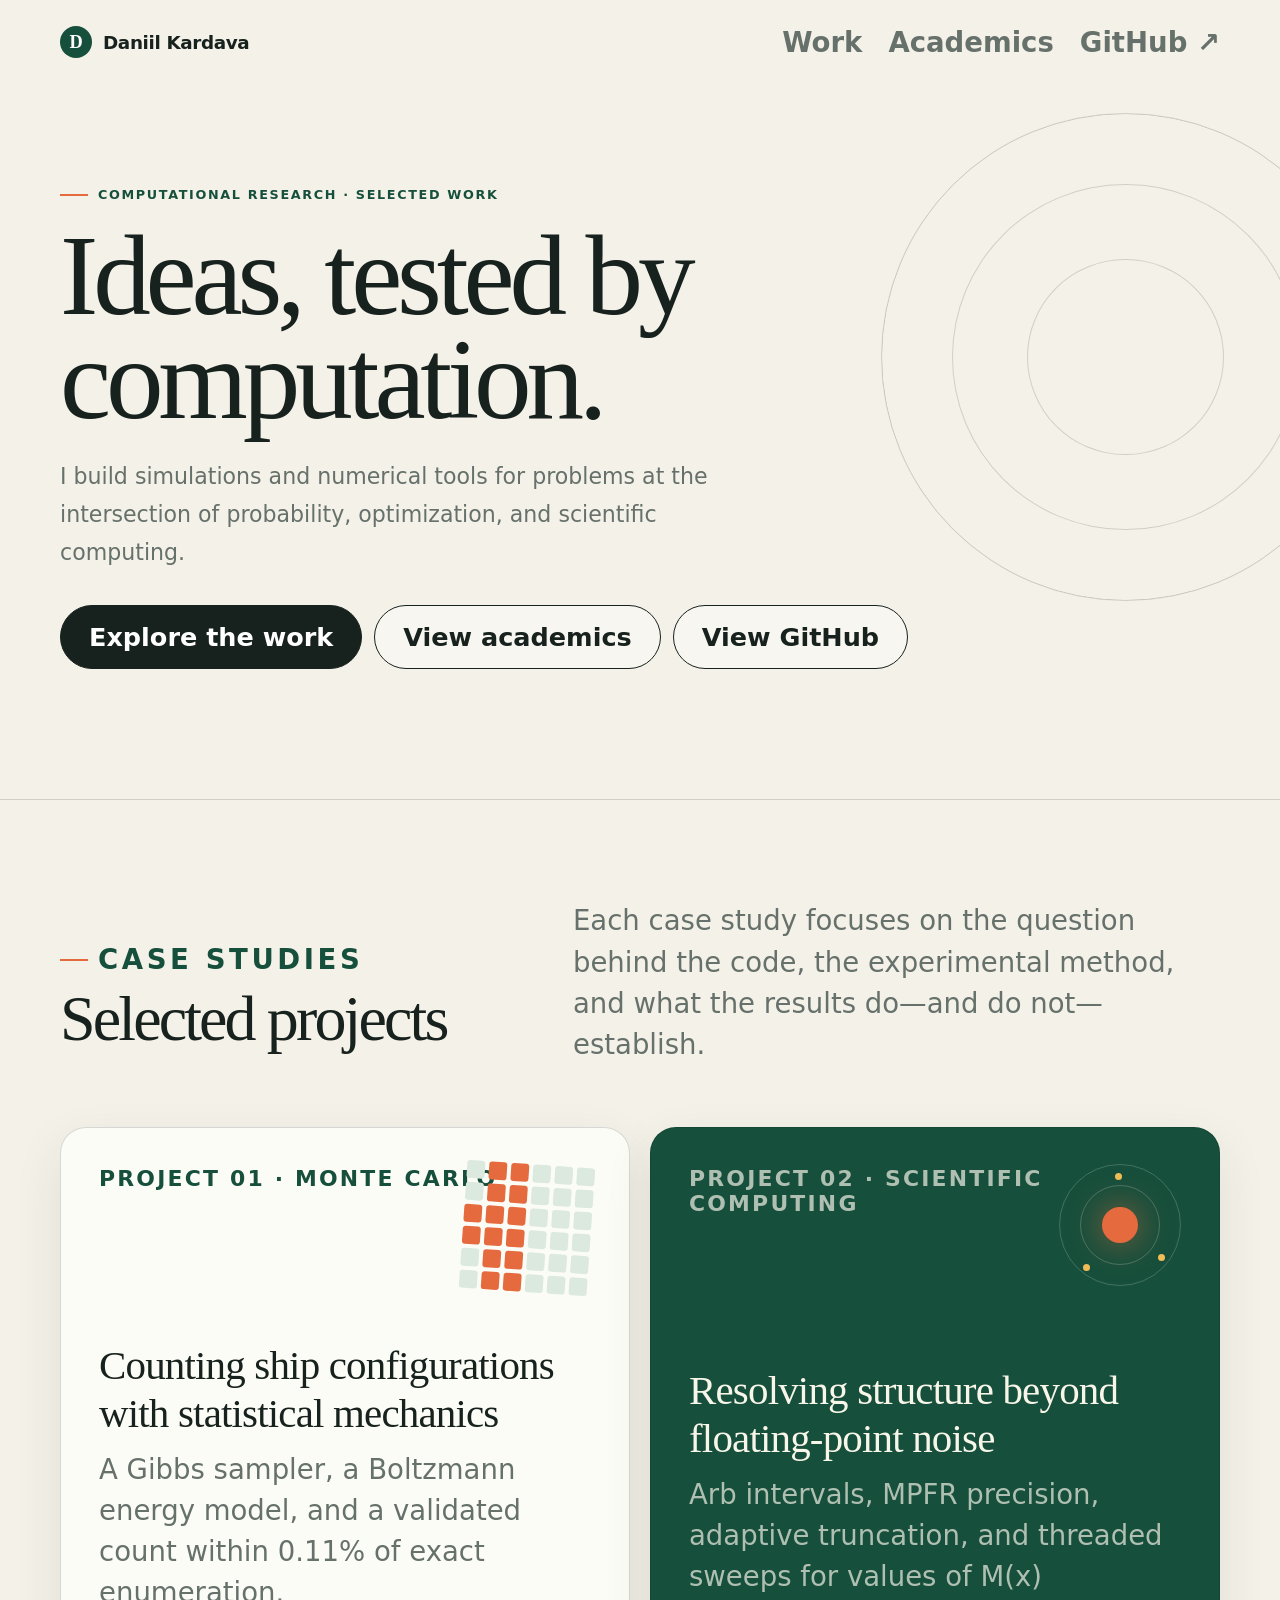
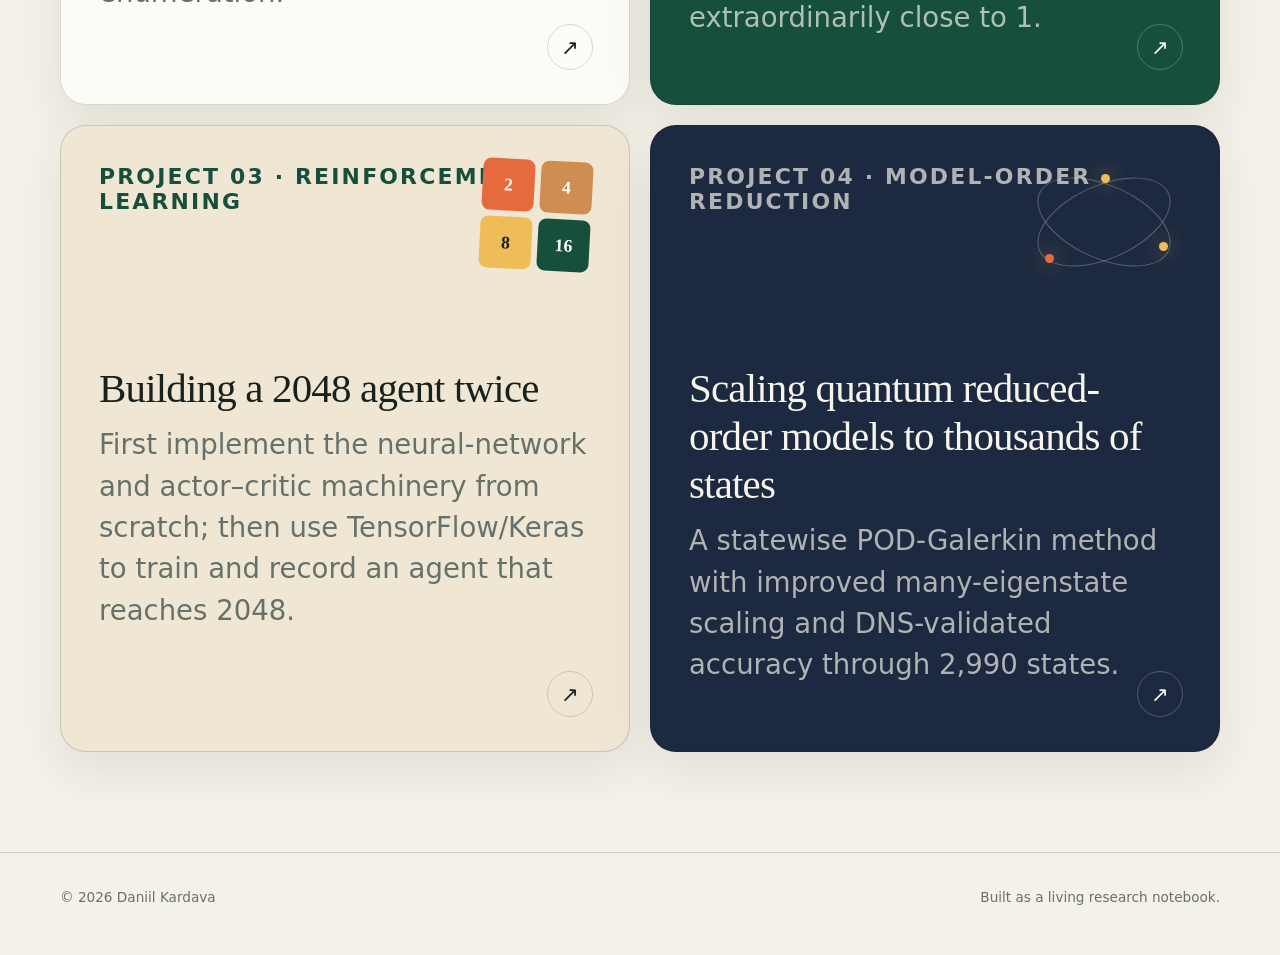
==== index.html @ d7b3c891 "Version shared stylesheet references" ====
<!doctype html>
<html lang="en">
<head>
  <meta charset="utf-8">
  <meta name="viewport" content="width=device-width, initial-scale=1">
  <meta name="description" content="Selected computational research and software projects by Daniil Kardava.">
  <title>Daniil Kardava — Computational Projects</title>
  <link rel="stylesheet" href="assets/styles.css?v=20260810-1">
</head>
<body>
  <header class="site-header">
    <nav class="nav site-shell" aria-label="Primary navigation">
      <a class="brand" href="./"><span class="brand-mark">D</span><span>Daniil Kardava</span></a>
      <div class="nav-links">
        <a href="#work">Work</a>
        <a href="academics.html">Academics</a>
        <a href="https://github.com/DaniilKardava">GitHub ↗</a>
      </div>
    </nav>
  </header>

  <main>
    <section class="hero">
      <div class="site-shell">
        <p class="eyebrow">Computational research · Selected work</p>
        <h1>Ideas, tested by computation.</h1>
        <p class="lede">I build simulations and numerical tools for problems at the intersection of probability, optimization, and scientific computing.</p>
        <div class="hero-actions">
          <a class="button primary" href="#work">Explore the work</a>
          <a class="button secondary" href="academics.html">View academics</a>
          <a class="button secondary" href="https://github.com/DaniilKardava">View GitHub</a>
        </div>
      </div>
    </section>

    <section class="section" id="work">
      <div class="site-shell">
        <div class="section-heading">
          <div>
            <p class="eyebrow">Case studies</p>
            <h2>Selected projects</h2>
          </div>
          <p>Each case study focuses on the question behind the code, the experimental method, and what the results do—and do not—establish.</p>
        </div>

        <div class="project-grid">
          <a class="project-card" href="projects/battleship.html">
            <span class="project-number">PROJECT 01 · MONTE CARLO</span>
            <div class="mini-board" aria-hidden="true">
              <span></span><span></span><span></span><span></span><span></span><span></span>
              <span></span><span></span><span></span><span></span><span></span><span></span>
              <span></span><span></span><span></span><span></span><span></span><span></span>
              <span></span><span></span><span></span><span></span><span></span><span></span>
              <span></span><span></span><span></span><span></span><span></span><span></span>
              <span></span><span></span><span></span><span></span><span></span><span></span>
            </div>
            <h3>Counting ship configurations with statistical mechanics</h3>
            <p>A Gibbs sampler, a Boltzmann energy model, and a validated count within 0.11% of exact enumeration.</p>
            <span class="arrow" aria-hidden="true">↗</span>
          </a>

          <a class="project-card brownian-card" href="projects/brownian-boost.html">
            <span class="project-number">PROJECT 02 · SCIENTIFIC COMPUTING</span>
            <div class="signal-orbit" aria-hidden="true"><span></span><span></span><span></span></div>
            <h3>Resolving structure beyond floating-point noise</h3>
            <p>Arb intervals, MPFR precision, adaptive truncation, and threaded sweeps for values of M(x) extraordinarily close to 1.</p>
            <span class="arrow" aria-hidden="true">↗</span>
          </a>

          <a class="project-card rl-card" href="projects/reinforcement-learning.html">
            <span class="project-number">PROJECT 03 · REINFORCEMENT LEARNING</span>
            <div class="tile-stack" aria-hidden="true"><span>2</span><span>4</span><span>8</span><span>16</span></div>
            <h3>Building a 2048 agent twice</h3>
            <p>First implement the neural-network and actor–critic machinery from scratch; then use TensorFlow/Keras to train and record an agent that reaches 2048.</p>
            <span class="arrow" aria-hidden="true">↗</span>
          </a>

          <a class="project-card pod-card" href="projects/pod-galerkin.html">
            <span class="project-number">PROJECT 04 · MODEL-ORDER REDUCTION</span>
            <div class="quantum-orbit" aria-hidden="true"><span></span><span></span><span></span></div>
            <h3>Scaling quantum reduced-order models to thousands of states</h3>
            <p>A statewise POD-Galerkin method with improved many-eigenstate scaling and DNS-validated accuracy through 2,990 states.</p>
            <span class="arrow" aria-hidden="true">↗</span>
          </a>
        </div>
      </div>
    </section>
  </main>

  <footer class="footer">
    <div class="footer-inner site-shell">
      <span>© <span data-year></span> Daniil Kardava</span>
      <span>Built as a living research notebook.</span>
    </div>
  </footer>
  <script src="assets/site.js"></script>
</body>
</html>
---- assets/styles.css ----
:root {
  --ink: #17211d;
  --muted: #66716b;
  --paper: #f4f1e8;
  --paper-deep: #e9e2d2;
  --card: rgba(255, 255, 252, 0.74);
  --line: rgba(23, 33, 29, 0.16);
  --green: #164f3c;
  --green-light: #dce9df;
  --orange: #e56b3f;
  --yellow: #efbd57;
  --shadow: 0 18px 50px rgba(42, 48, 43, 0.09);
  font-family: Inter, ui-sans-serif, system-ui, -apple-system, BlinkMacSystemFont, "Segoe UI", sans-serif;
  color: var(--ink);
  background: var(--paper);
  font-size: 17px;
  font-synthesis: none;
}

* { box-sizing: border-box; }
html { scroll-behavior: smooth; }
body { margin: 0; min-width: 320px; background: var(--paper); }
a { color: inherit; }
img, svg { display: block; max-width: 100%; }

.site-shell { width: min(1160px, calc(100% - 40px)); margin: 0 auto; }
.site-header { position: relative; z-index: 10; padding: 26px 0; }
.nav { display: flex; align-items: center; justify-content: space-between; gap: 24px; }
.brand { display: inline-flex; align-items: center; gap: 11px; font-size: 1.08rem; text-decoration: none; font-weight: 760; letter-spacing: -0.02em; }
.brand-mark { width: 32px; height: 32px; display: grid; place-items: center; border-radius: 50%; color: #fff; background: var(--green); font-family: Georgia, serif; }
.nav-links { display: flex; align-items: center; gap: 26px; }
.nav-links a { color: var(--muted); font-size: 1.62rem; font-weight: 700; text-decoration: none; }
.nav-links a:hover, .nav-links a:focus-visible { color: var(--ink); }

.eyebrow { display: flex; align-items: center; gap: 10px; margin: 0 0 18px; color: var(--green); font-size: .75rem; font-weight: 800; letter-spacing: .13em; text-transform: uppercase; }
.eyebrow::before { content: ""; width: 28px; height: 2px; background: var(--orange); }
h1, h2, h3, p { margin-top: 0; }
h1, h2 { font-family: Georgia, "Times New Roman", serif; font-weight: 500; letter-spacing: -.045em; }
h1 { max-width: 900px; margin-bottom: 26px; font-size: clamp(3.6rem, 9vw, 7.6rem); line-height: .9; }
h2 { margin-bottom: 22px; font-size: clamp(2.4rem, 5vw, 4.2rem); line-height: .98; }
h3 { margin-bottom: 10px; font-size: 1.05rem; letter-spacing: -.02em; }
p { color: var(--muted); line-height: 1.72; }
.lede { max-width: 680px; font-size: clamp(1.08rem, 2vw, 1.3rem); }
.hero { position: relative; padding: 100px 0 130px; overflow: hidden; }
.hero::after { content: ""; position: absolute; top: 4%; right: -7%; width: min(38vw, 520px); aspect-ratio: 1; border: 1px solid var(--line); border-radius: 50%; box-shadow: inset 0 0 0 70px var(--paper), inset 0 0 0 71px var(--line), inset 0 0 0 145px var(--paper), inset 0 0 0 146px var(--line); pointer-events: none; }
.hero-actions { display: flex; flex-wrap: wrap; gap: 12px; margin-top: 34px; }
.button { display: inline-flex; align-items: center; justify-content: center; min-height: 64px; padding: 0 28px; border: 1px solid var(--ink); border-radius: 999px; font-size: 1.5rem; font-weight: 750; text-decoration: none; transition: transform .18s ease, background .18s ease; }
.button:hover { transform: translateY(-2px); }
.button.primary { color: #fff; background: var(--ink); }
.button.secondary { background: rgba(255,255,255,.35); }

.section { padding: 100px 0; border-top: 1px solid var(--line); }
.section-heading { display: grid; grid-template-columns: minmax(0, .7fr) minmax(320px, 1fr); gap: 60px; align-items: end; margin-bottom: 54px; }
.section-heading p { max-width: 680px; margin-bottom: 7px; font-size: 1.62rem; line-height: 1.5; }
.project-grid { display: grid; grid-template-columns: repeat(2, minmax(0, 1fr)); gap: 20px; }
.project-card { position: relative; min-height: 530px; padding: 38px; overflow: hidden; border: 1px solid var(--line); border-radius: 26px; background: var(--card); box-shadow: var(--shadow); text-decoration: none; }
.project-card h3 { max-width: 520px; margin: 150px 0 12px; font-family: Georgia, serif; font-size: clamp(2rem, 3.2vw, 3rem); font-weight: 500; }
.project-card p { max-width: 540px; font-size: 1.62rem; line-height: 1.5; }
.project-card.placeholder { background: transparent; box-shadow: none; border-style: dashed; }
.project-card.placeholder h3 { margin-top: 190px; color: var(--muted); }
.project-number { color: var(--green); font-size: 1.29rem; font-weight: 800; letter-spacing: .1em; }
.mini-board { position: absolute; top: 36px; right: 38px; display: grid; grid-template-columns: repeat(6, 18px); gap: 4px; transform: rotate(4deg); }
.mini-board span { width: 18px; height: 18px; border-radius: 3px; background: var(--green-light); }
.mini-board span:nth-child(6n + 2), .mini-board span:nth-child(6n + 3), .mini-board span:nth-child(13), .mini-board span:nth-child(19) { background: var(--orange); }
.arrow { position: absolute; right: 36px; bottom: 34px; display: grid; width: 46px; height: 46px; place-items: center; border: 1px solid var(--line); border-radius: 50%; font-size: 1.25rem; }
.brownian-card { background: var(--green); color: #f8f5e9; }
.brownian-card .project-number, .brownian-card p { color: rgba(248,245,233,.68); }
.brownian-card .arrow { border-color: rgba(248,245,233,.24); }
.signal-orbit { position: absolute; top: 36px; right: 38px; width: 122px; height: 122px; border: 1px solid rgba(248,245,233,.2); border-radius: 50%; }
.signal-orbit::before, .signal-orbit::after { content: ""; position: absolute; inset: 20px; border: 1px solid rgba(248,245,233,.22); border-radius: 50%; }
.signal-orbit::after { inset: 42px; background: var(--orange); border: 0; box-shadow: 0 0 34px rgba(229,107,63,.65); }
.signal-orbit span { position: absolute; width: 7px; height: 7px; border-radius: 50%; background: var(--yellow); }
.signal-orbit span:nth-child(1) { top: 8px; left: 55px; }
.signal-orbit span:nth-child(2) { right: 15px; bottom: 24px; }
.signal-orbit span:nth-child(3) { left: 23px; bottom: 14px; }
.rl-card { background: #efe6d3; }
.tile-stack { position: absolute; top: 34px; right: 38px; display: grid; grid-template-columns: repeat(2, 52px); gap: 6px; transform: rotate(3deg); }
.tile-stack span { display: grid; width: 52px; height: 52px; place-items: center; border-radius: 8px; color: #fff; background: var(--orange); font-family: Georgia, serif; font-size: 1.05rem; font-weight: 700; }
.tile-stack span:nth-child(2) { background: #cf8d51; }
.tile-stack span:nth-child(3) { background: var(--yellow); color: var(--ink); }
.tile-stack span:nth-child(4) { background: var(--green); }
.pod-card { color: #f7f4e9; background: #1d2940; }
.pod-card .project-number, .pod-card p { color: rgba(247,244,233,.68); }
.pod-card .arrow { border-color: rgba(247,244,233,.24); }
.quantum-orbit { position: absolute; top: 42px; right: 44px; width: 142px; height: 108px; }
.quantum-orbit::before, .quantum-orbit::after { content: ""; position: absolute; inset: 17px 0; border: 1px solid rgba(247,244,233,.28); border-radius: 50%; transform: rotate(24deg); }
.quantum-orbit::after { transform: rotate(-24deg); }
.quantum-orbit span { position: absolute; z-index: 1; width: 9px; height: 9px; border-radius: 50%; background: var(--yellow); box-shadow: 0 0 20px rgba(239,189,87,.7); }
.quantum-orbit span:nth-child(1) { top: 6px; left: 68px; }
.quantum-orbit span:nth-child(2) { right: 7px; bottom: 25px; }
.quantum-orbit span:nth-child(3) { left: 12px; bottom: 13px; background: var(--orange); }

.project-hero { padding: 76px 0 90px; }
.project-hero h1 { max-width: 1040px; font-size: clamp(3.5rem, 8vw, 7rem); }
.academic-hero { padding: 76px 0 105px; }
.academic-hero h1 { max-width: 1050px; font-size: clamp(3.5rem, 8vw, 7rem); }
.academic-stats { display: grid; grid-template-columns: repeat(3, minmax(150px, 220px)); gap: 1px; max-width: 680px; margin-top: 46px; overflow: hidden; border: 1px solid var(--line); border-radius: 18px; background: var(--line); }
.academic-stats div { padding: 22px; background: rgba(255,255,255,.45); }
.academic-stats strong { display: block; font-family: Georgia, serif; font-size: 1.8rem; font-weight: 500; }
.academic-stats span { color: var(--muted); font-size: .75rem; }
.academic-themes { display: grid; gap: 12px; }
.academic-themes article { display: grid; grid-template-columns: 42px 1fr; column-gap: 16px; padding: 24px; border: 1px solid var(--line); border-radius: 16px; background: var(--card); }
.academic-themes article > span { grid-row: 1 / 3; color: var(--orange); font-family: Georgia, serif; font-size: 1.25rem; }
.academic-themes h3 { margin: 0 0 7px; }
.academic-themes p { margin: 0; font-size: .86rem; }
.term-list { display: grid; gap: 24px; }
.institution-heading { display: flex; justify-content: space-between; gap: 32px; align-items: end; margin-top: 12px; padding: 0 4px 16px; border-bottom: 1px solid var(--line); }
.institution-heading.berkeley-heading { margin-top: 50px; }
.institution-heading div { display: grid; gap: 6px; }
.institution-heading span { font-family: Georgia, serif; font-size: clamp(1.55rem, 3vw, 2.35rem); letter-spacing: -.03em; }
.institution-heading strong { color: var(--green); font-size: .72rem; letter-spacing: .07em; text-transform: uppercase; }
.institution-heading p { max-width: 350px; margin: 0; font-size: .8rem; text-align: right; }
.term { overflow: hidden; border: 1px solid var(--line); border-radius: 18px; background: rgba(255,255,255,.3); }
.term > header { display: flex; justify-content: space-between; gap: 20px; padding: 17px 22px; color: #f8f5e9; background: var(--green); }
.term > header span { font-family: Georgia, serif; font-size: 1.18rem; }
.term > header strong { color: rgba(248,245,233,.7); font-size: .76rem; letter-spacing: .06em; text-transform: uppercase; }
.course-row { display: grid; grid-template-columns: 120px 1fr 48px; gap: 20px; align-items: center; padding: 18px 22px; border-top: 1px solid var(--line); }
.course-row > span { color: var(--orange); font-size: .73rem; font-weight: 800; letter-spacing: .06em; }
.course-row h3 { margin: 0; font-weight: 650; }
.course-row > strong { justify-self: end; color: var(--green); font-family: Georgia, serif; font-size: 1.2rem; }
.project-meta { display: flex; flex-wrap: wrap; gap: 10px; margin: 34px 0 0; padding: 0; list-style: none; }
.project-meta li { padding: 8px 13px; border: 1px solid var(--line); border-radius: 999px; color: var(--muted); font-size: .78rem; font-weight: 700; }
.status-note { display: grid; grid-template-columns: auto 1fr; gap: 15px; max-width: 760px; margin-top: 38px; padding: 18px 20px; border-left: 3px solid var(--yellow); background: rgba(239,189,87,.12); }
.status-note strong { color: var(--ink); }
.status-dot { width: 10px; height: 10px; margin-top: 7px; border-radius: 50%; background: var(--yellow); box-shadow: 0 0 0 5px rgba(239,189,87,.18); }
.status-note p { margin: 0; font-size: .91rem; }

.metric-grid { display: grid; grid-template-columns: repeat(4, 1fr); border: 1px solid var(--line); border-radius: 22px; overflow: hidden; background: var(--card); }
.metric { padding: 28px; border-right: 1px solid var(--line); }
.metric:last-child { border-right: 0; }
.metric strong { display: block; margin-bottom: 5px; font-family: Georgia, serif; font-size: 2rem; font-weight: 500; }
.metric span { color: var(--muted); font-size: .78rem; line-height: 1.45; }
.split { display: grid; grid-template-columns: .88fr 1.12fr; gap: 70px; align-items: start; }
.body-copy p { max-width: 680px; font-size: 1.3rem; line-height: 1.68; }
.body-copy p + p { margin-top: 20px; }
.paper-links { display: grid; gap: 10px; margin-top: 30px; }
.paper-links a { display: grid; gap: 4px; padding: 16px 18px; border: 1px solid var(--line); border-radius: 14px; background: rgba(255,255,255,.3); text-decoration: none; transition: transform .18s ease, background .18s ease; }
.paper-links a:hover { transform: translateY(-2px); background: rgba(255,255,255,.55); }
.paper-links span { color: var(--orange); font-size: .68rem; font-weight: 800; letter-spacing: .09em; text-transform: uppercase; }
.paper-links strong { font-family: Georgia, serif; font-size: 1rem; font-weight: 500; }
.formula span { color: var(--muted); font-family: Inter, sans-serif; font-size: .7em; font-weight: 650; letter-spacing: .02em; }
.project-tracks { background: rgba(255,255,255,.18); }
.track-grid { display: grid; grid-template-columns: 1fr 1fr; gap: 16px; }
.track-card { min-height: 290px; padding: 34px; border: 1px solid var(--line); border-radius: 22px; background: var(--card); text-decoration: none; box-shadow: var(--shadow); transition: transform .18s ease; }
.track-card:hover { transform: translateY(-3px); }
.track-card.active { color: #f8f5e9; background: var(--green); }
.track-card > span { color: var(--orange); font-size: .72rem; font-weight: 800; letter-spacing: .1em; text-transform: uppercase; }
.track-card h3 { margin: 92px 0 12px; font-family: Georgia, serif; font-size: clamp(1.8rem, 3vw, 2.8rem); font-weight: 500; }
.track-card p { max-width: 470px; margin: 0; }
.track-card.active p { color: rgba(248,245,233,.7); }
.theory-placeholder { display: grid; grid-template-columns: .88fr 1.12fr; gap: 70px; padding: 52px; border: 1px dashed var(--line); border-radius: 24px; background: rgba(255,255,255,.2); }
.theory-placeholder p { max-width: 600px; }
.coming-soon { display: inline-block; margin-top: 16px; padding: 9px 13px; border-radius: 999px; color: var(--green); background: var(--green-light); font-size: .74rem; font-weight: 750; }
.formula { margin: 25px 0; padding: 22px 24px; border: 1px solid var(--line); border-radius: 14px; color: var(--green); background: rgba(255,255,255,.35); font-family: Georgia, serif; font-size: clamp(1.35rem, 2.6vw, 1.85rem); text-align: center; overflow-x: auto; }
.architecture { display: grid; gap: 10px; }
.arch-row { display: grid; grid-template-columns: 86px 1fr; gap: 18px; align-items: start; padding: 19px 0; border-bottom: 1px solid var(--line); }
.arch-row span { color: var(--orange); font-size: .72rem; font-weight: 800; letter-spacing: .09em; text-transform: uppercase; }
.arch-row p { margin: 0; font-size: .93rem; }

.chart-card { padding: 30px; border: 1px solid var(--line); border-radius: 22px; background: #fbfaf5; box-shadow: var(--shadow); }
.chart-header { display: flex; justify-content: space-between; gap: 20px; margin-bottom: 24px; }
.chart-header p { margin: 0; font-size: .8rem; }
.chart-legends { display: flex; gap: 16px; }
.chart-legend { display: flex; align-items: center; gap: 7px; white-space: nowrap; }
.chart-legend::before { content: ""; width: 18px; height: 3px; background: var(--orange); }
.chart-legend.sampled::before { width: 9px; height: 9px; border-radius: 50%; background: var(--green); }
.chart { width: 100%; height: auto; }
.chart text { fill: var(--muted); font-family: Inter, sans-serif; font-size: 11px; }
.chart .grid { stroke: rgba(23,33,29,.11); stroke-width: 1; }
.chart .curve { fill: none; stroke: var(--orange); stroke-linecap: round; stroke-linejoin: round; stroke-width: 4; }
.chart .area { fill: url(#area-fill); }
.caption { margin: 17px 0 0; font-size: .78rem; }
.animation-frame { margin: 0 0 26px; padding: 14px; border: 1px solid var(--line); border-radius: 22px; background: #fbfaf5; box-shadow: var(--shadow); }
.animation-frame img, .animation-frame video { width: 100%; border-radius: 12px; background: #111; }
.animation-frame figcaption { padding: 15px 8px 5px; color: var(--muted); font-size: .8rem; line-height: 1.6; }
.animation-frame figcaption strong { color: var(--ink); }
.rl-results { display: grid; grid-template-columns: 1.35fr .65fr; gap: 20px; align-items: start; }
.rl-results .animation-frame { margin: 0; }
.rl-board img { aspect-ratio: 1; object-fit: cover; }
.pod-evidence-grid { display: grid; grid-template-columns: 1fr 1fr; gap: 20px; margin-top: 28px; }
.pod-evidence-grid .animation-frame { margin: 0; }
.pod-caveat { margin-top: 24px; padding-left: 18px; border-left: 3px solid var(--yellow); }
.pod-caveat strong { color: var(--ink); }
.precision-card { padding: 34px; border: 1px solid var(--line); border-radius: 22px; background: #fbfaf5; box-shadow: var(--shadow); }
.precision-head { display: flex; justify-content: space-between; gap: 20px; }
.precision-head p { margin: 0; font-size: .82rem; }
.precision-head > span { color: var(--muted); font-size: .75rem; font-weight: 750; text-transform: uppercase; letter-spacing: .08em; }
.precision-axis { margin: 58px 0 42px; }
.precision-track { position: relative; height: 8px; border-radius: 999px; background: var(--paper-deep); }
.precision-track::before { content: "double precision neighborhood"; position: absolute; right: 6%; bottom: 18px; color: var(--muted); font-size: .68rem; }
.precision-fill { position: absolute; inset: 0; border-radius: inherit; background: linear-gradient(90deg, var(--green), var(--yellow), var(--orange)); }
.precision-fill::before, .precision-fill::after { content: ""; position: absolute; top: 50%; width: 14px; height: 14px; border: 3px solid #fbfaf5; border-radius: 50%; background: var(--green); transform: translateY(-50%); }
.precision-fill::before { left: 0; }
.precision-fill::after { right: 0; background: var(--orange); }
.precision-labels { display: flex; justify-content: space-between; margin-top: 14px; font-family: Georgia, serif; font-size: 1.1rem; }
.evidence-grid { display: grid; grid-template-columns: repeat(3, 1fr); border-top: 1px solid var(--line); border-bottom: 1px solid var(--line); }
.evidence-grid article { padding: 26px; border-right: 1px solid var(--line); }
.evidence-grid article:last-child { border-right: 0; }
.evidence-grid strong { display: block; margin-bottom: 8px; color: var(--green); font-family: Georgia, serif; font-size: 1.55rem; font-weight: 500; }
.evidence-grid span { color: var(--muted); font-size: .78rem; line-height: 1.5; }

.roadmap { counter-reset: roadmap; display: grid; grid-template-columns: repeat(3, 1fr); gap: 14px; }
.roadmap article { counter-increment: roadmap; min-height: 250px; padding: 28px; border: 1px solid var(--line); border-radius: 18px; background: var(--card); }
.roadmap article::before { content: "0" counter(roadmap); display: block; margin-bottom: 72px; color: var(--orange); font-family: Georgia, serif; font-size: 1.5rem; }
.roadmap p { margin: 0; font-size: .88rem; }
.footer { padding: 36px 0 50px; border-top: 1px solid var(--line); }
.footer-inner { display: flex; justify-content: space-between; gap: 20px; color: var(--muted); font-size: .8rem; }

@media (max-width: 800px) {
  .site-shell { width: min(100% - 26px, 1160px); }
  .nav-links a:not(:last-child) { display: none; }
  .hero { padding: 70px 0 95px; }
  .hero::after { opacity: .45; right: -25%; }
  .section { padding: 74px 0; }
  .section-heading, .split { grid-template-columns: 1fr; gap: 24px; }
  .project-grid, .roadmap, .track-grid, .theory-placeholder, .rl-results, .pod-evidence-grid { grid-template-columns: 1fr; }
  .rl-card, .pod-card { grid-column: auto; }
  .theory-placeholder { gap: 18px; padding: 28px; }
  .project-card { min-height: 480px; padding: 28px; }
  .project-card.placeholder { min-height: 250px; }
  .project-card.placeholder h3 { margin-top: 100px; }
  .chart-header { display: block; }
  .chart-legends { margin-top: 14px; }
  .metric-grid { grid-template-columns: 1fr 1fr; }
  .academic-stats { grid-template-columns: 1fr; max-width: none; }
  .course-row { grid-template-columns: 90px 1fr 38px; gap: 10px; padding: 16px; }
  .course-row h3 { font-size: .95rem; }
  .institution-heading { display: block; }
  .institution-heading p { margin-top: 10px; text-align: left; }
  .metric:nth-child(2) { border-right: 0; }
  .metric:nth-child(-n+2) { border-bottom: 1px solid var(--line); }
  .roadmap article { min-height: 210px; }
  .roadmap article::before { margin-bottom: 42px; }
  .precision-head { display: block; }
  .precision-head > span { display: block; margin-top: 12px; }
  .evidence-grid { grid-template-columns: 1fr; }
  .evidence-grid article { border-right: 0; border-bottom: 1px solid var(--line); }
  .evidence-grid article:last-child { border-bottom: 0; }
}

@media (prefers-reduced-motion: reduce) {
  html { scroll-behavior: auto; }
  .button { transition: none; }
}
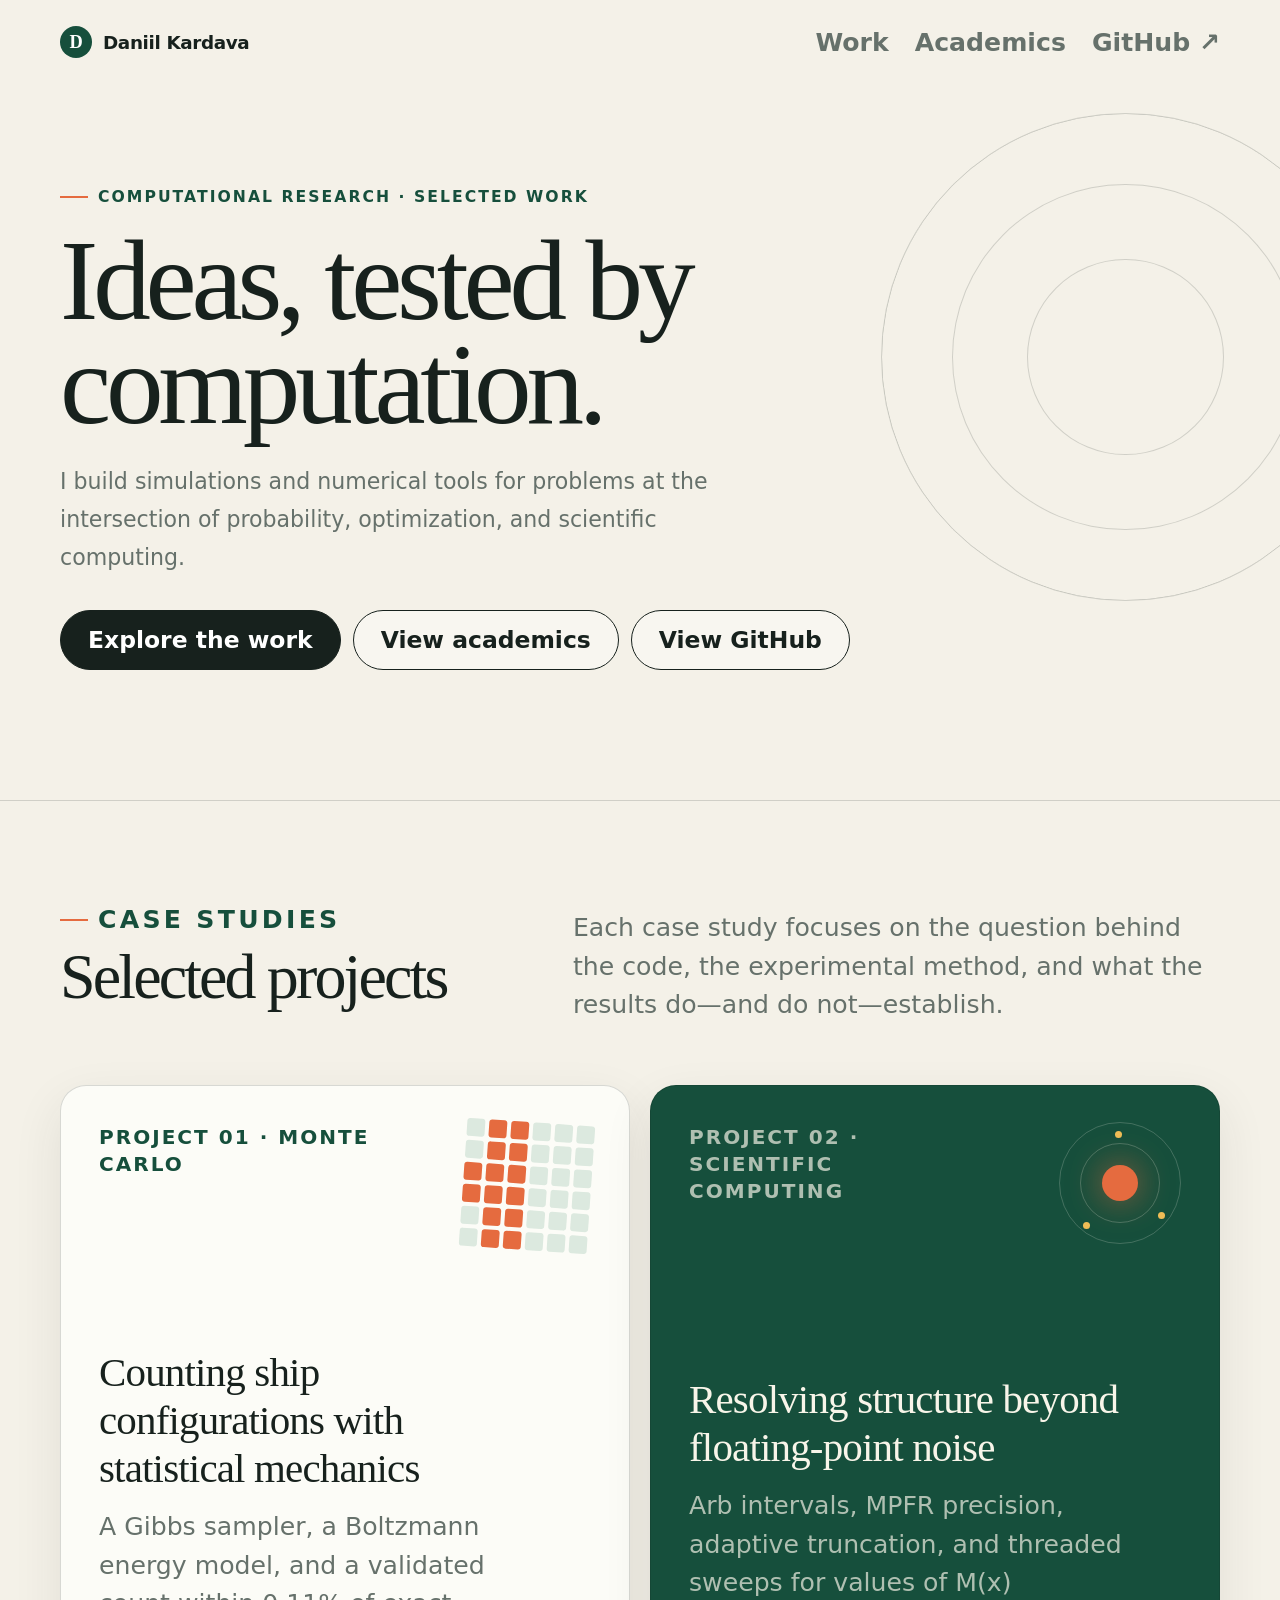
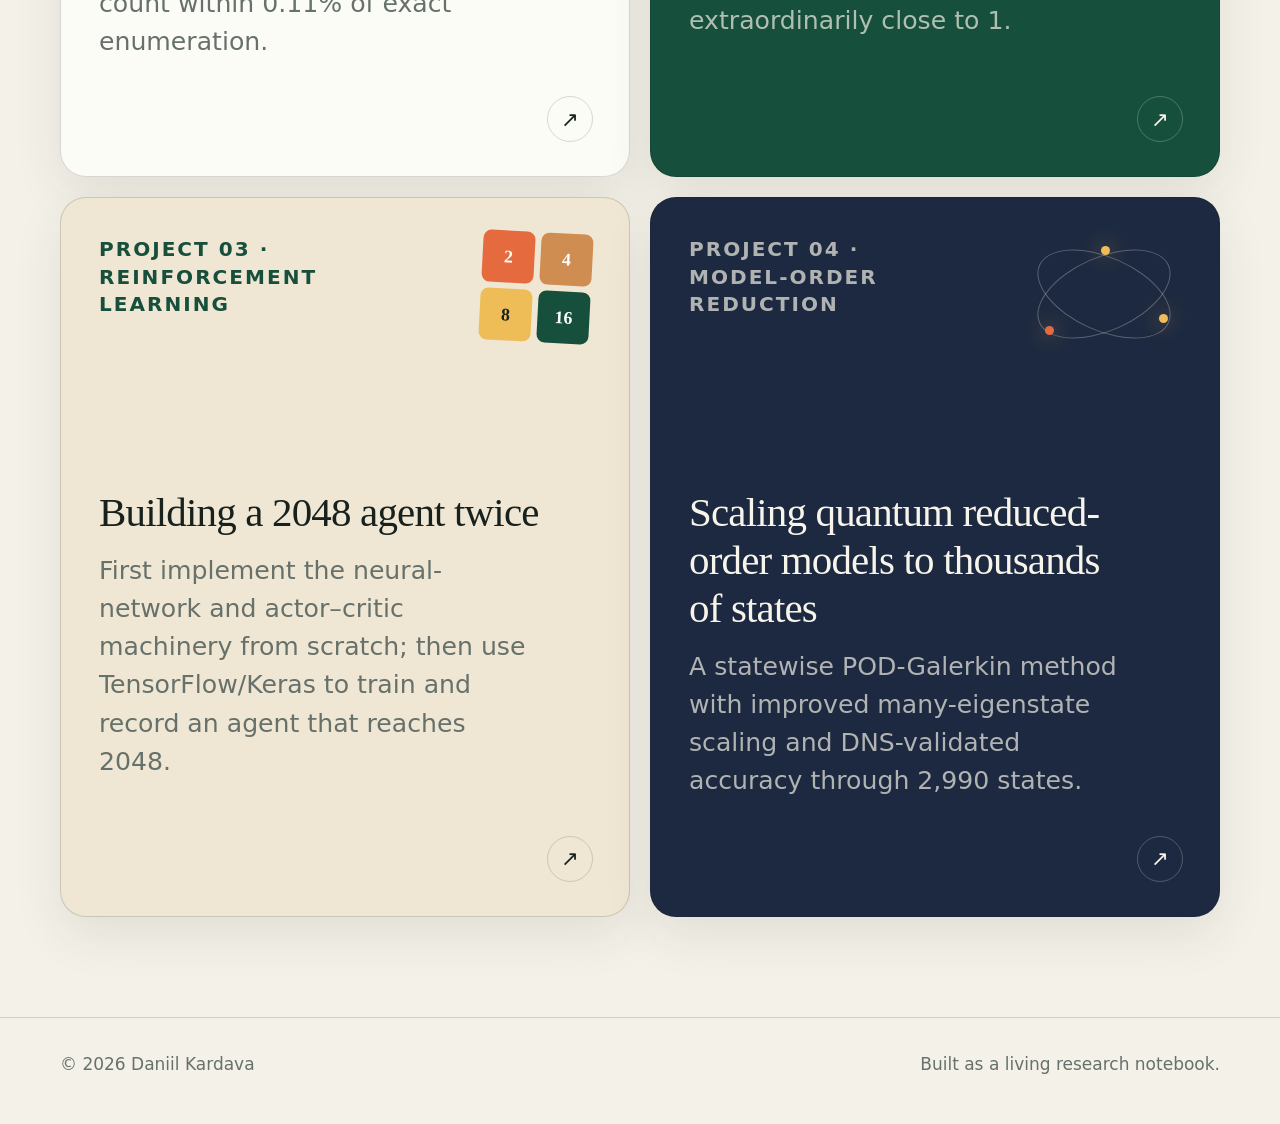
==== commit dd4fa778: "Refine typography and prevent content collisions" ====
--- a/index.html
+++ b/index.html
@@ -5,7 +5,7 @@
   <meta name="viewport" content="width=device-width, initial-scale=1">
   <meta name="description" content="Selected computational research and software projects by Daniil Kardava.">
   <title>Daniil Kardava — Computational Projects</title>
-  <link rel="stylesheet" href="assets/styles.css?v=20260810-1">
+  <link rel="stylesheet" href="assets/styles.css?v=20260810-2">
 </head>
 <body>
   <header class="site-header">
--- a/assets/styles.css
+++ b/assets/styles.css
@@ -10,6 +10,13 @@
   --orange: #e56b3f;
   --yellow: #efbd57;
   --shadow: 0 18px 50px rgba(42, 48, 43, 0.09);
+  --type-nav: 1.48rem;
+  --type-action: 1.38rem;
+  --type-supporting: 1.48rem;
+  --type-card-label: 1.18rem;
+  --type-body: 1.22rem;
+  --type-detail: 1.1rem;
+  --type-label: .92rem;
   font-family: Inter, ui-sans-serif, system-ui, -apple-system, BlinkMacSystemFont, "Segoe UI", sans-serif;
   color: var(--ink);
   background: var(--paper);
@@ -28,11 +35,11 @@
 .nav { display: flex; align-items: center; justify-content: space-between; gap: 24px; }
 .brand { display: inline-flex; align-items: center; gap: 11px; font-size: 1.08rem; text-decoration: none; font-weight: 760; letter-spacing: -0.02em; }
 .brand-mark { width: 32px; height: 32px; display: grid; place-items: center; border-radius: 50%; color: #fff; background: var(--green); font-family: Georgia, serif; }
-.nav-links { display: flex; align-items: center; gap: 26px; }
-.nav-links a { color: var(--muted); font-size: 1.62rem; font-weight: 700; text-decoration: none; }
+.nav-links { display: flex; flex-wrap: wrap; align-items: center; justify-content: flex-end; gap: 18px 26px; }
+.nav-links a { color: var(--muted); font-size: var(--type-nav); font-weight: 700; text-decoration: none; }
 .nav-links a:hover, .nav-links a:focus-visible { color: var(--ink); }
 
-.eyebrow { display: flex; align-items: center; gap: 10px; margin: 0 0 18px; color: var(--green); font-size: .75rem; font-weight: 800; letter-spacing: .13em; text-transform: uppercase; }
+.eyebrow { display: flex; align-items: center; gap: 10px; margin: 0 0 18px; color: var(--green); font-size: var(--type-label); font-weight: 800; letter-spacing: .13em; text-transform: uppercase; }
 .eyebrow::before { content: ""; width: 28px; height: 2px; background: var(--orange); }
 h1, h2, h3, p { margin-top: 0; }
 h1, h2 { font-family: Georgia, "Times New Roman", serif; font-weight: 500; letter-spacing: -.045em; }
@@ -44,21 +51,21 @@
 .hero { position: relative; padding: 100px 0 130px; overflow: hidden; }
 .hero::after { content: ""; position: absolute; top: 4%; right: -7%; width: min(38vw, 520px); aspect-ratio: 1; border: 1px solid var(--line); border-radius: 50%; box-shadow: inset 0 0 0 70px var(--paper), inset 0 0 0 71px var(--line), inset 0 0 0 145px var(--paper), inset 0 0 0 146px var(--line); pointer-events: none; }
 .hero-actions { display: flex; flex-wrap: wrap; gap: 12px; margin-top: 34px; }
-.button { display: inline-flex; align-items: center; justify-content: center; min-height: 64px; padding: 0 28px; border: 1px solid var(--ink); border-radius: 999px; font-size: 1.5rem; font-weight: 750; text-decoration: none; transition: transform .18s ease, background .18s ease; }
+.button { display: inline-flex; align-items: center; justify-content: center; min-height: 60px; padding: 0 27px; border: 1px solid var(--ink); border-radius: 999px; font-size: var(--type-action); font-weight: 750; text-decoration: none; transition: transform .18s ease, background .18s ease; }
 .button:hover { transform: translateY(-2px); }
 .button.primary { color: #fff; background: var(--ink); }
 .button.secondary { background: rgba(255,255,255,.35); }
 
 .section { padding: 100px 0; border-top: 1px solid var(--line); }
 .section-heading { display: grid; grid-template-columns: minmax(0, .7fr) minmax(320px, 1fr); gap: 60px; align-items: end; margin-bottom: 54px; }
-.section-heading p { max-width: 680px; margin-bottom: 7px; font-size: 1.62rem; line-height: 1.5; }
+.section-heading p { max-width: 680px; margin-bottom: 7px; font-size: var(--type-supporting); line-height: 1.52; }
 .project-grid { display: grid; grid-template-columns: repeat(2, minmax(0, 1fr)); gap: 20px; }
-.project-card { position: relative; min-height: 530px; padding: 38px; overflow: hidden; border: 1px solid var(--line); border-radius: 26px; background: var(--card); box-shadow: var(--shadow); text-decoration: none; }
-.project-card h3 { max-width: 520px; margin: 150px 0 12px; font-family: Georgia, serif; font-size: clamp(2rem, 3.2vw, 3rem); font-weight: 500; }
-.project-card p { max-width: 540px; font-size: 1.62rem; line-height: 1.5; }
+.project-card { position: relative; min-height: 560px; padding: 38px 88px 90px 38px; overflow: hidden; border: 1px solid var(--line); border-radius: 26px; background: var(--card); box-shadow: var(--shadow); text-decoration: none; }
+.project-card h3 { max-width: 460px; margin: 170px 0 16px; font-family: Georgia, serif; font-size: clamp(2rem, 3.2vw, 3rem); font-weight: 500; }
+.project-card p { max-width: 460px; font-size: var(--type-supporting); line-height: 1.52; }
 .project-card.placeholder { background: transparent; box-shadow: none; border-style: dashed; }
 .project-card.placeholder h3 { margin-top: 190px; color: var(--muted); }
-.project-number { color: var(--green); font-size: 1.29rem; font-weight: 800; letter-spacing: .1em; }
+.project-number { display: block; max-width: calc(100% - 170px); color: var(--green); font-size: var(--type-card-label); line-height: 1.35; font-weight: 800; letter-spacing: .1em; }
 .mini-board { position: absolute; top: 36px; right: 38px; display: grid; grid-template-columns: repeat(6, 18px); gap: 4px; transform: rotate(4deg); }
 .mini-board span { width: 18px; height: 18px; border-radius: 3px; background: var(--green-light); }
 .mini-board span:nth-child(6n + 2), .mini-board span:nth-child(6n + 3), .mini-board span:nth-child(13), .mini-board span:nth-child(19) { background: var(--orange); }
@@ -97,82 +104,82 @@
 .academic-stats { display: grid; grid-template-columns: repeat(3, minmax(150px, 220px)); gap: 1px; max-width: 680px; margin-top: 46px; overflow: hidden; border: 1px solid var(--line); border-radius: 18px; background: var(--line); }
 .academic-stats div { padding: 22px; background: rgba(255,255,255,.45); }
 .academic-stats strong { display: block; font-family: Georgia, serif; font-size: 1.8rem; font-weight: 500; }
-.academic-stats span { color: var(--muted); font-size: .75rem; }
+.academic-stats span { color: var(--muted); font-size: 1rem; }
 .academic-themes { display: grid; gap: 12px; }
 .academic-themes article { display: grid; grid-template-columns: 42px 1fr; column-gap: 16px; padding: 24px; border: 1px solid var(--line); border-radius: 16px; background: var(--card); }
 .academic-themes article > span { grid-row: 1 / 3; color: var(--orange); font-family: Georgia, serif; font-size: 1.25rem; }
 .academic-themes h3 { margin: 0 0 7px; }
-.academic-themes p { margin: 0; font-size: .86rem; }
+.academic-themes p { margin: 0; font-size: var(--type-detail); }
 .term-list { display: grid; gap: 24px; }
 .institution-heading { display: flex; justify-content: space-between; gap: 32px; align-items: end; margin-top: 12px; padding: 0 4px 16px; border-bottom: 1px solid var(--line); }
 .institution-heading.berkeley-heading { margin-top: 50px; }
 .institution-heading div { display: grid; gap: 6px; }
 .institution-heading span { font-family: Georgia, serif; font-size: clamp(1.55rem, 3vw, 2.35rem); letter-spacing: -.03em; }
-.institution-heading strong { color: var(--green); font-size: .72rem; letter-spacing: .07em; text-transform: uppercase; }
-.institution-heading p { max-width: 350px; margin: 0; font-size: .8rem; text-align: right; }
+.institution-heading strong { color: var(--green); font-size: var(--type-label); letter-spacing: .07em; text-transform: uppercase; }
+.institution-heading p { max-width: 390px; margin: 0; font-size: 1rem; text-align: right; }
 .term { overflow: hidden; border: 1px solid var(--line); border-radius: 18px; background: rgba(255,255,255,.3); }
 .term > header { display: flex; justify-content: space-between; gap: 20px; padding: 17px 22px; color: #f8f5e9; background: var(--green); }
 .term > header span { font-family: Georgia, serif; font-size: 1.18rem; }
-.term > header strong { color: rgba(248,245,233,.7); font-size: .76rem; letter-spacing: .06em; text-transform: uppercase; }
+.term > header strong { color: rgba(248,245,233,.7); font-size: var(--type-label); letter-spacing: .06em; text-transform: uppercase; }
 .course-row { display: grid; grid-template-columns: 120px 1fr 48px; gap: 20px; align-items: center; padding: 18px 22px; border-top: 1px solid var(--line); }
-.course-row > span { color: var(--orange); font-size: .73rem; font-weight: 800; letter-spacing: .06em; }
+.course-row > span { color: var(--orange); font-size: var(--type-label); font-weight: 800; letter-spacing: .06em; }
 .course-row h3 { margin: 0; font-weight: 650; }
 .course-row > strong { justify-self: end; color: var(--green); font-family: Georgia, serif; font-size: 1.2rem; }
 .project-meta { display: flex; flex-wrap: wrap; gap: 10px; margin: 34px 0 0; padding: 0; list-style: none; }
-.project-meta li { padding: 8px 13px; border: 1px solid var(--line); border-radius: 999px; color: var(--muted); font-size: .78rem; font-weight: 700; }
+.project-meta li { padding: 8px 13px; border: 1px solid var(--line); border-radius: 999px; color: var(--muted); font-size: .95rem; font-weight: 700; }
 .status-note { display: grid; grid-template-columns: auto 1fr; gap: 15px; max-width: 760px; margin-top: 38px; padding: 18px 20px; border-left: 3px solid var(--yellow); background: rgba(239,189,87,.12); }
 .status-note strong { color: var(--ink); }
 .status-dot { width: 10px; height: 10px; margin-top: 7px; border-radius: 50%; background: var(--yellow); box-shadow: 0 0 0 5px rgba(239,189,87,.18); }
-.status-note p { margin: 0; font-size: .91rem; }
+.status-note p { margin: 0; font-size: var(--type-detail); }
 
 .metric-grid { display: grid; grid-template-columns: repeat(4, 1fr); border: 1px solid var(--line); border-radius: 22px; overflow: hidden; background: var(--card); }
 .metric { padding: 28px; border-right: 1px solid var(--line); }
 .metric:last-child { border-right: 0; }
 .metric strong { display: block; margin-bottom: 5px; font-family: Georgia, serif; font-size: 2rem; font-weight: 500; }
-.metric span { color: var(--muted); font-size: .78rem; line-height: 1.45; }
+.metric span { color: var(--muted); font-size: 1.05rem; line-height: 1.45; }
 .split { display: grid; grid-template-columns: .88fr 1.12fr; gap: 70px; align-items: start; }
-.body-copy p { max-width: 680px; font-size: 1.3rem; line-height: 1.68; }
+.body-copy p { max-width: 680px; font-size: var(--type-body); line-height: 1.68; }
 .body-copy p + p { margin-top: 20px; }
 .paper-links { display: grid; gap: 10px; margin-top: 30px; }
 .paper-links a { display: grid; gap: 4px; padding: 16px 18px; border: 1px solid var(--line); border-radius: 14px; background: rgba(255,255,255,.3); text-decoration: none; transition: transform .18s ease, background .18s ease; }
 .paper-links a:hover { transform: translateY(-2px); background: rgba(255,255,255,.55); }
-.paper-links span { color: var(--orange); font-size: .68rem; font-weight: 800; letter-spacing: .09em; text-transform: uppercase; }
-.paper-links strong { font-family: Georgia, serif; font-size: 1rem; font-weight: 500; }
+.paper-links span { color: var(--orange); font-size: .9rem; font-weight: 800; letter-spacing: .09em; text-transform: uppercase; }
+.paper-links strong { font-family: Georgia, serif; font-size: 1.15rem; font-weight: 500; }
 .formula span { color: var(--muted); font-family: Inter, sans-serif; font-size: .7em; font-weight: 650; letter-spacing: .02em; }
 .project-tracks { background: rgba(255,255,255,.18); }
 .track-grid { display: grid; grid-template-columns: 1fr 1fr; gap: 16px; }
 .track-card { min-height: 290px; padding: 34px; border: 1px solid var(--line); border-radius: 22px; background: var(--card); text-decoration: none; box-shadow: var(--shadow); transition: transform .18s ease; }
 .track-card:hover { transform: translateY(-3px); }
 .track-card.active { color: #f8f5e9; background: var(--green); }
-.track-card > span { color: var(--orange); font-size: .72rem; font-weight: 800; letter-spacing: .1em; text-transform: uppercase; }
+.track-card > span { color: var(--orange); font-size: var(--type-label); font-weight: 800; letter-spacing: .1em; text-transform: uppercase; }
 .track-card h3 { margin: 92px 0 12px; font-family: Georgia, serif; font-size: clamp(1.8rem, 3vw, 2.8rem); font-weight: 500; }
-.track-card p { max-width: 470px; margin: 0; }
+.track-card p { max-width: 470px; margin: 0; font-size: 1.15rem; }
 .track-card.active p { color: rgba(248,245,233,.7); }
 .theory-placeholder { display: grid; grid-template-columns: .88fr 1.12fr; gap: 70px; padding: 52px; border: 1px dashed var(--line); border-radius: 24px; background: rgba(255,255,255,.2); }
 .theory-placeholder p { max-width: 600px; }
-.coming-soon { display: inline-block; margin-top: 16px; padding: 9px 13px; border-radius: 999px; color: var(--green); background: var(--green-light); font-size: .74rem; font-weight: 750; }
+.coming-soon { display: inline-block; margin-top: 16px; padding: 9px 13px; border-radius: 999px; color: var(--green); background: var(--green-light); font-size: var(--type-label); font-weight: 750; }
 .formula { margin: 25px 0; padding: 22px 24px; border: 1px solid var(--line); border-radius: 14px; color: var(--green); background: rgba(255,255,255,.35); font-family: Georgia, serif; font-size: clamp(1.35rem, 2.6vw, 1.85rem); text-align: center; overflow-x: auto; }
 .architecture { display: grid; gap: 10px; }
-.arch-row { display: grid; grid-template-columns: 86px 1fr; gap: 18px; align-items: start; padding: 19px 0; border-bottom: 1px solid var(--line); }
-.arch-row span { color: var(--orange); font-size: .72rem; font-weight: 800; letter-spacing: .09em; text-transform: uppercase; }
-.arch-row p { margin: 0; font-size: .93rem; }
+.arch-row { display: grid; grid-template-columns: minmax(120px, .3fr) minmax(0, 1fr); gap: 28px; align-items: start; padding: 24px 0; border-bottom: 1px solid var(--line); }
+.arch-row span { color: var(--orange); font-size: .95rem; line-height: 1.45; font-weight: 800; letter-spacing: .09em; text-transform: uppercase; }
+.arch-row p { margin: 0; font-size: 1.18rem; line-height: 1.62; }
 
 .chart-card { padding: 30px; border: 1px solid var(--line); border-radius: 22px; background: #fbfaf5; box-shadow: var(--shadow); }
 .chart-header { display: flex; justify-content: space-between; gap: 20px; margin-bottom: 24px; }
-.chart-header p { margin: 0; font-size: .8rem; }
+.chart-header p { margin: 0; font-size: 1rem; }
 .chart-legends { display: flex; gap: 16px; }
 .chart-legend { display: flex; align-items: center; gap: 7px; white-space: nowrap; }
 .chart-legend::before { content: ""; width: 18px; height: 3px; background: var(--orange); }
 .chart-legend.sampled::before { width: 9px; height: 9px; border-radius: 50%; background: var(--green); }
 .chart { width: 100%; height: auto; }
-.chart text { fill: var(--muted); font-family: Inter, sans-serif; font-size: 11px; }
+.chart text { fill: var(--muted); font-family: Inter, sans-serif; font-size: 13px; }
 .chart .grid { stroke: rgba(23,33,29,.11); stroke-width: 1; }
 .chart .curve { fill: none; stroke: var(--orange); stroke-linecap: round; stroke-linejoin: round; stroke-width: 4; }
 .chart .area { fill: url(#area-fill); }
-.caption { margin: 17px 0 0; font-size: .78rem; }
+.caption { margin: 17px 0 0; font-size: 1rem; }
 .animation-frame { margin: 0 0 26px; padding: 14px; border: 1px solid var(--line); border-radius: 22px; background: #fbfaf5; box-shadow: var(--shadow); }
 .animation-frame img, .animation-frame video { width: 100%; border-radius: 12px; background: #111; }
-.animation-frame figcaption { padding: 15px 8px 5px; color: var(--muted); font-size: .8rem; line-height: 1.6; }
+.animation-frame figcaption { padding: 15px 8px 5px; color: var(--muted); font-size: 1rem; line-height: 1.6; }
 .animation-frame figcaption strong { color: var(--ink); }
 .rl-results { display: grid; grid-template-columns: 1.35fr .65fr; gap: 20px; align-items: start; }
 .rl-results .animation-frame { margin: 0; }
@@ -183,11 +190,11 @@
 .pod-caveat strong { color: var(--ink); }
 .precision-card { padding: 34px; border: 1px solid var(--line); border-radius: 22px; background: #fbfaf5; box-shadow: var(--shadow); }
 .precision-head { display: flex; justify-content: space-between; gap: 20px; }
-.precision-head p { margin: 0; font-size: .82rem; }
-.precision-head > span { color: var(--muted); font-size: .75rem; font-weight: 750; text-transform: uppercase; letter-spacing: .08em; }
+.precision-head p { margin: 0; font-size: 1rem; }
+.precision-head > span { color: var(--muted); font-size: var(--type-label); font-weight: 750; text-transform: uppercase; letter-spacing: .08em; }
 .precision-axis { margin: 58px 0 42px; }
 .precision-track { position: relative; height: 8px; border-radius: 999px; background: var(--paper-deep); }
-.precision-track::before { content: "double precision neighborhood"; position: absolute; right: 6%; bottom: 18px; color: var(--muted); font-size: .68rem; }
+.precision-track::before { content: "double precision neighborhood"; position: absolute; right: 6%; bottom: 18px; color: var(--muted); font-size: .85rem; }
 .precision-fill { position: absolute; inset: 0; border-radius: inherit; background: linear-gradient(90deg, var(--green), var(--yellow), var(--orange)); }
 .precision-fill::before, .precision-fill::after { content: ""; position: absolute; top: 50%; width: 14px; height: 14px; border: 3px solid #fbfaf5; border-radius: 50%; background: var(--green); transform: translateY(-50%); }
 .precision-fill::before { left: 0; }
@@ -197,14 +204,14 @@
 .evidence-grid article { padding: 26px; border-right: 1px solid var(--line); }
 .evidence-grid article:last-child { border-right: 0; }
 .evidence-grid strong { display: block; margin-bottom: 8px; color: var(--green); font-family: Georgia, serif; font-size: 1.55rem; font-weight: 500; }
-.evidence-grid span { color: var(--muted); font-size: .78rem; line-height: 1.5; }
+.evidence-grid span { color: var(--muted); font-size: 1.05rem; line-height: 1.5; }
 
 .roadmap { counter-reset: roadmap; display: grid; grid-template-columns: repeat(3, 1fr); gap: 14px; }
 .roadmap article { counter-increment: roadmap; min-height: 250px; padding: 28px; border: 1px solid var(--line); border-radius: 18px; background: var(--card); }
 .roadmap article::before { content: "0" counter(roadmap); display: block; margin-bottom: 72px; color: var(--orange); font-family: Georgia, serif; font-size: 1.5rem; }
-.roadmap p { margin: 0; font-size: .88rem; }
+.roadmap p { margin: 0; font-size: var(--type-detail); }
 .footer { padding: 36px 0 50px; border-top: 1px solid var(--line); }
-.footer-inner { display: flex; justify-content: space-between; gap: 20px; color: var(--muted); font-size: .8rem; }
+.footer-inner { display: flex; justify-content: space-between; gap: 20px; color: var(--muted); font-size: 1rem; }
 
 @media (max-width: 800px) {
   .site-shell { width: min(100% - 26px, 1160px); }
@@ -216,15 +223,16 @@
   .project-grid, .roadmap, .track-grid, .theory-placeholder, .rl-results, .pod-evidence-grid { grid-template-columns: 1fr; }
   .rl-card, .pod-card { grid-column: auto; }
   .theory-placeholder { gap: 18px; padding: 28px; }
-  .project-card { min-height: 480px; padding: 28px; }
+  .project-card { min-height: 600px; padding: 28px 76px 86px 28px; }
   .project-card.placeholder { min-height: 250px; }
   .project-card.placeholder h3 { margin-top: 100px; }
+  .arch-row { grid-template-columns: 1fr; gap: 8px; }
   .chart-header { display: block; }
   .chart-legends { margin-top: 14px; }
   .metric-grid { grid-template-columns: 1fr 1fr; }
   .academic-stats { grid-template-columns: 1fr; max-width: none; }
   .course-row { grid-template-columns: 90px 1fr 38px; gap: 10px; padding: 16px; }
-  .course-row h3 { font-size: .95rem; }
+  .course-row h3 { font-size: 1.05rem; }
   .institution-heading { display: block; }
   .institution-heading p { margin-top: 10px; text-align: left; }
   .metric:nth-child(2) { border-right: 0; }
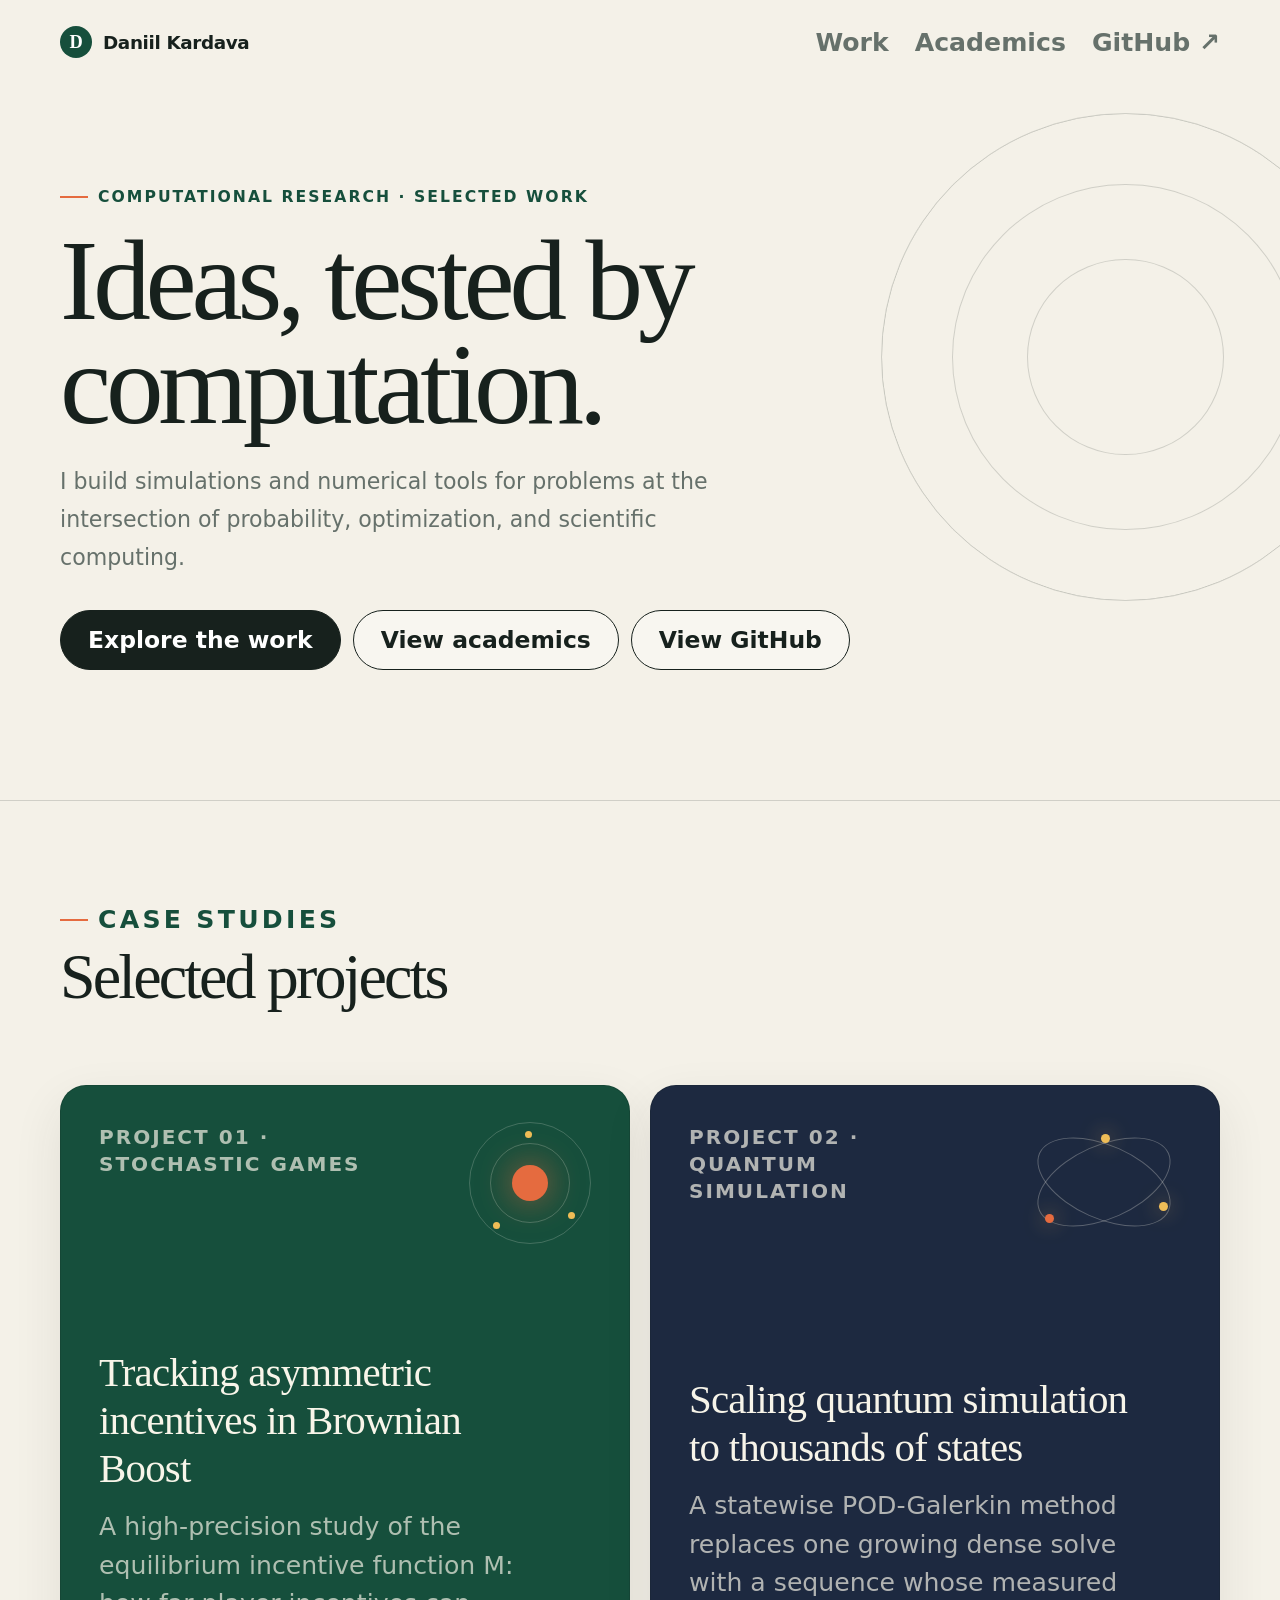
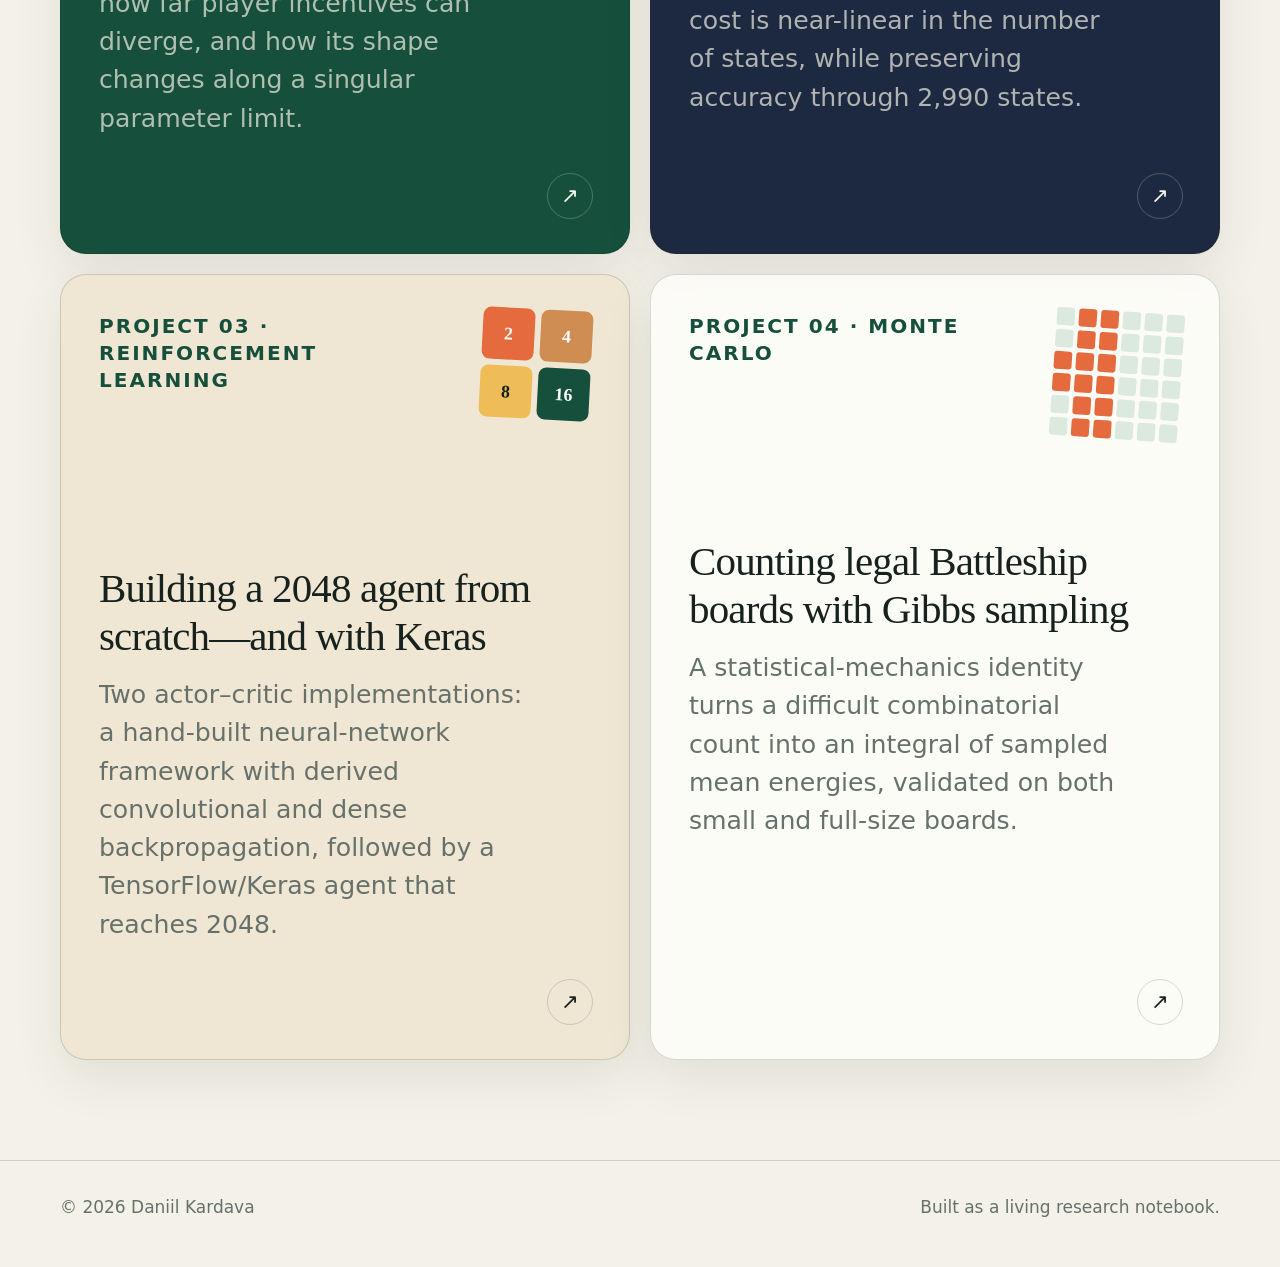
==== commit 6c26705c: "Refresh homepage project summaries" ====
--- a/index.html
+++ b/index.html
@@ -5,7 +5,7 @@
   <meta name="viewport" content="width=device-width, initial-scale=1">
   <meta name="description" content="Selected computational research and software projects by Daniil Kardava.">
   <title>Daniil Kardava — Computational Projects</title>
-  <link rel="stylesheet" href="assets/styles.css?v=20260810-2">
+  <link rel="stylesheet" href="assets/styles.css?v=20260810-5">
 </head>
 <body>
   <header class="site-header">
@@ -40,12 +40,35 @@
             <p class="eyebrow">Case studies</p>
             <h2>Selected projects</h2>
           </div>
-          <p>Each case study focuses on the question behind the code, the experimental method, and what the results do—and do not—establish.</p>
         </div>
 
         <div class="project-grid">
+          <a class="project-card brownian-card" href="projects/brownian-boost.html">
+            <span class="project-number">PROJECT 01 · STOCHASTIC GAMES</span>
+            <div class="signal-orbit" aria-hidden="true"><span></span><span></span><span></span></div>
+            <h3>Tracking asymmetric incentives in Brownian Boost</h3>
+            <p>A high-precision study of the equilibrium incentive function <em>M</em>: how far player incentives can diverge, and how its shape changes along a singular parameter limit.</p>
+            <span class="arrow" aria-hidden="true">↗</span>
+          </a>
+
+          <a class="project-card pod-card" href="projects/pod-galerkin.html">
+            <span class="project-number">PROJECT 02 · QUANTUM SIMULATION</span>
+            <div class="quantum-orbit" aria-hidden="true"><span></span><span></span><span></span></div>
+            <h3>Scaling quantum simulation to thousands of states</h3>
+            <p>A statewise POD-Galerkin method replaces one growing dense solve with a sequence whose measured cost is near-linear in the number of states, while preserving accuracy through 2,990 states.</p>
+            <span class="arrow" aria-hidden="true">↗</span>
+          </a>
+
+          <a class="project-card rl-card" href="projects/reinforcement-learning.html">
+            <span class="project-number">PROJECT 03 · REINFORCEMENT LEARNING</span>
+            <div class="tile-stack" aria-hidden="true"><span>2</span><span>4</span><span>8</span><span>16</span></div>
+            <h3>Building a 2048 agent from scratch—and with Keras</h3>
+            <p>Two actor–critic implementations: a hand-built neural-network framework with derived convolutional and dense backpropagation, followed by a TensorFlow/Keras agent that reaches 2048.</p>
+            <span class="arrow" aria-hidden="true">↗</span>
+          </a>
+
           <a class="project-card" href="projects/battleship.html">
-            <span class="project-number">PROJECT 01 · MONTE CARLO</span>
+            <span class="project-number">PROJECT 04 · MONTE CARLO</span>
             <div class="mini-board" aria-hidden="true">
               <span></span><span></span><span></span><span></span><span></span><span></span>
               <span></span><span></span><span></span><span></span><span></span><span></span>
@@ -54,32 +77,8 @@
               <span></span><span></span><span></span><span></span><span></span><span></span>
               <span></span><span></span><span></span><span></span><span></span><span></span>
             </div>
-            <h3>Counting ship configurations with statistical mechanics</h3>
-            <p>A Gibbs sampler, a Boltzmann energy model, and a validated count within 0.11% of exact enumeration.</p>
-            <span class="arrow" aria-hidden="true">↗</span>
-          </a>
-
-          <a class="project-card brownian-card" href="projects/brownian-boost.html">
-            <span class="project-number">PROJECT 02 · SCIENTIFIC COMPUTING</span>
-            <div class="signal-orbit" aria-hidden="true"><span></span><span></span><span></span></div>
-            <h3>Resolving structure beyond floating-point noise</h3>
-            <p>Arb intervals, MPFR precision, adaptive truncation, and threaded sweeps for values of M(x) extraordinarily close to 1.</p>
-            <span class="arrow" aria-hidden="true">↗</span>
-          </a>
-
-          <a class="project-card rl-card" href="projects/reinforcement-learning.html">
-            <span class="project-number">PROJECT 03 · REINFORCEMENT LEARNING</span>
-            <div class="tile-stack" aria-hidden="true"><span>2</span><span>4</span><span>8</span><span>16</span></div>
-            <h3>Building a 2048 agent twice</h3>
-            <p>First implement the neural-network and actor–critic machinery from scratch; then use TensorFlow/Keras to train and record an agent that reaches 2048.</p>
-            <span class="arrow" aria-hidden="true">↗</span>
-          </a>
-
-          <a class="project-card pod-card" href="projects/pod-galerkin.html">
-            <span class="project-number">PROJECT 04 · MODEL-ORDER REDUCTION</span>
-            <div class="quantum-orbit" aria-hidden="true"><span></span><span></span><span></span></div>
-            <h3>Scaling quantum reduced-order models to thousands of states</h3>
-            <p>A statewise POD-Galerkin method with improved many-eigenstate scaling and DNS-validated accuracy through 2,990 states.</p>
+            <h3>Counting legal Battleship boards with Gibbs sampling</h3>
+            <p>A statistical-mechanics identity turns a difficult combinatorial count into an integral of sampled mean energies, validated on both small and full-size boards.</p>
             <span class="arrow" aria-hidden="true">↗</span>
           </a>
         </div>
@@ -93,6 +92,6 @@
       <span>Built as a living research notebook.</span>
     </div>
   </footer>
-  <script src="assets/site.js"></script>
+  <script src="assets/site.js?v=20260810-4"></script>
 </body>
 </html>
--- a/assets/styles.css
+++ b/assets/styles.css
@@ -59,6 +59,9 @@
 .section { padding: 100px 0; border-top: 1px solid var(--line); }
 .section-heading { display: grid; grid-template-columns: minmax(0, .7fr) minmax(320px, 1fr); gap: 60px; align-items: end; margin-bottom: 54px; }
 .section-heading p { max-width: 680px; margin-bottom: 7px; font-size: var(--type-supporting); line-height: 1.52; }
+.pod-method-heading { align-items: start; }
+.numerical-heading { align-items: start; }
+.numerical-heading .body-copy { padding-top: 39px; }
 .project-grid { display: grid; grid-template-columns: repeat(2, minmax(0, 1fr)); gap: 20px; }
 .project-card { position: relative; min-height: 560px; padding: 38px 88px 90px 38px; overflow: hidden; border: 1px solid var(--line); border-radius: 26px; background: var(--card); box-shadow: var(--shadow); text-decoration: none; }
 .project-card h3 { max-width: 460px; margin: 170px 0 16px; font-family: Georgia, serif; font-size: clamp(2rem, 3.2vw, 3rem); font-weight: 500; }
@@ -133,6 +136,7 @@
 .status-note p { margin: 0; font-size: var(--type-detail); }
 
 .metric-grid { display: grid; grid-template-columns: repeat(4, 1fr); border: 1px solid var(--line); border-radius: 22px; overflow: hidden; background: var(--card); }
+.pod-metrics { grid-template-columns: repeat(2, minmax(0, 1fr)); }
 .metric { padding: 28px; border-right: 1px solid var(--line); }
 .metric:last-child { border-right: 0; }
 .metric strong { display: block; margin-bottom: 5px; font-family: Georgia, serif; font-size: 2rem; font-weight: 500; }
@@ -155,6 +159,12 @@
 .track-card h3 { margin: 92px 0 12px; font-family: Georgia, serif; font-size: clamp(1.8rem, 3vw, 2.8rem); font-weight: 500; }
 .track-card p { max-width: 470px; margin: 0; font-size: 1.15rem; }
 .track-card.active p { color: rgba(248,245,233,.7); }
+.track-visual { display: grid; grid-template-columns: 1fr auto 1fr auto 1fr; gap: 9px; align-items: center; margin-top: 34px; }
+.track-visual i { display: grid; min-height: 72px; place-items: center; padding: 12px; border: 1px solid var(--line); border-radius: 13px; color: var(--green); background: var(--paper); font-size: .92rem; font-style: normal; font-weight: 800; text-align: center; }
+.track-visual b { color: var(--orange); font-family: Georgia,serif; font-size: 1.35rem; font-weight: 500; }
+.track-card.active .track-visual i { border-color: rgba(255,255,255,.18); color: #fff; background: rgba(255,255,255,.09); }
+.track-card .track-visual + h3 { margin-top: 24px; }
+.keras-track { background: linear-gradient(145deg,#fbfaf5 0%,#e8efe7 100%); }
 .theory-placeholder { display: grid; grid-template-columns: .88fr 1.12fr; gap: 70px; padding: 52px; border: 1px dashed var(--line); border-radius: 24px; background: rgba(255,255,255,.2); }
 .theory-placeholder p { max-width: 600px; }
 .coming-soon { display: inline-block; margin-top: 16px; padding: 9px 13px; border-radius: 999px; color: var(--green); background: var(--green-light); font-size: var(--type-label); font-weight: 750; }
@@ -164,6 +174,162 @@
 .arch-row span { color: var(--orange); font-size: .95rem; line-height: 1.45; font-weight: 800; letter-spacing: .09em; text-transform: uppercase; }
 .arch-row p { margin: 0; font-size: 1.18rem; line-height: 1.62; }
 
+.rl-preview { margin: 28px 0; }
+.rl-preview video { aspect-ratio: 1; object-fit: cover; object-position: center; }
+
+.scratch-section { background: rgba(255,255,255,.18); }
+.scratch-section .section-heading { margin-bottom: 34px; }
+.scratch-story { border-top: 1px solid var(--line); }
+.story-chapter { padding: 58px 0; border-bottom: 1px solid var(--line); }
+.story-header { display: grid; grid-template-columns: minmax(0,.82fr) minmax(320px,1.18fr); gap: 50px; align-items: end; margin-bottom: 30px; }
+.story-header > span { grid-column: 1 / -1; color: var(--orange); font-size: var(--type-label); font-weight: 800; letter-spacing: .09em; text-transform: uppercase; }
+.story-header h3 { margin: 0; font-family: Georgia, serif; font-size: clamp(2rem,4vw,3.3rem); font-weight: 500; letter-spacing: -.035em; line-height: 1; }
+.story-header p { max-width: 650px; margin: 0; font-size: var(--type-body); line-height: 1.65; }
+.compact-story-header h3 { grid-column: 1 / -1; max-width: 850px; }
+.story-visual { padding: 30px; border: 1px solid var(--line); border-radius: 24px; background: #fbfaf5; box-shadow: var(--shadow); }
+.pass-label { display: block; margin-bottom: 16px; color: var(--green); font-size: var(--type-label); font-weight: 800; letter-spacing: .08em; text-transform: uppercase; }
+.tensor-pipeline { display: grid; grid-template-columns: minmax(0,1fr) auto minmax(0,1fr) auto minmax(0,1fr) auto minmax(0,.72fr) auto minmax(0,1.3fr) auto minmax(0,.8fr); gap: 9px; align-items: stretch; }
+.tensor-pipeline > i, .transition-trace > i { display: grid; place-items: center; color: var(--orange); font-family: Georgia,serif; font-size: 1.45rem; font-style: normal; }
+.flow-box { display: grid; align-content: center; min-height: 125px; padding: 16px; border: 1px solid var(--line); border-radius: 15px; background: var(--paper); text-align: center; }
+.flow-box small, .network-core small, .layer-family small, .transition-trace small, .gradient-node small, .adam-branches small, .adam-update small { color: var(--orange); font-size: .78rem; font-weight: 800; letter-spacing: .07em; text-transform: uppercase; }
+.flow-box strong { margin: 7px 0 4px; font-family: Georgia,serif; font-size: 1.15rem; font-weight: 500; }
+.flow-box em { color: var(--muted); font-size: .82rem; font-style: normal; line-height: 1.35; }
+.flow-box.input { color: #fff; background: var(--green); }
+.flow-box.input em { color: rgba(255,255,255,.7); }
+.flow-box.output { background: var(--green-light); }
+.backward-ribbon { display: flex; justify-content: space-between; gap: 24px; margin-top: 14px; padding: 17px 20px; border-radius: 13px; color: #fff; background: var(--green); }
+.backward-ribbon strong { color: var(--yellow); white-space: nowrap; }
+.backward-ribbon span { color: rgba(255,255,255,.78); text-align: right; }
+.technical-callouts { display: grid; grid-template-columns: repeat(4,minmax(0,1fr)); gap: 1px; margin-top: 14px; overflow: hidden; border: 1px solid var(--line); border-radius: 13px; background: var(--line); }
+.technical-callouts span { padding: 16px; color: var(--muted); background: #fff; font-size: .9rem; line-height: 1.45; }
+.technical-callouts strong { display: block; margin-bottom: 6px; color: var(--ink); }
+.framework-map { display: grid; justify-items: center; }
+.network-core { display: grid; min-width: 280px; justify-items: center; padding: 24px; border-radius: 17px; color: #fff; background: var(--green); }
+.network-core strong { margin: 7px 0; font-family: Georgia,serif; font-size: 1.7rem; font-weight: 500; }
+.network-core span { color: rgba(255,255,255,.72); }
+.framework-connector { margin: 9px 0; color: var(--orange); font-family: Georgia,serif; font-size: 1.7rem; }
+.layer-family { display: grid; grid-template-columns: repeat(3,minmax(0,1fr)); gap: 12px; width: 100%; }
+.layer-family div { display: grid; min-height: 110px; align-content: center; justify-items: center; padding: 18px; border: 1px solid var(--line); border-radius: 15px; background: var(--paper); }
+.layer-family strong { margin-top: 7px; font-family: Georgia,serif; font-size: 1.25rem; font-weight: 500; }
+.implementation-boundary { display: grid; grid-template-columns: repeat(2,minmax(0,1fr)); gap: 12px; }
+.implementation-boundary p { display: grid; gap: 6px; margin: 0; padding: 18px; border: 1px solid var(--line); border-radius: 14px; font-size: 1.02rem; line-height: 1.55; }
+.implementation-boundary strong { color: var(--ink); }
+.gibbs-section { background: #ede7d8; }
+.gibbs-panel { min-width: 0; padding: 30px; overflow: hidden; border: 1px solid var(--line); border-radius: 24px; background: #fbfaf5; box-shadow: var(--shadow); }
+.gibbs-motivation { display: grid; grid-template-columns: minmax(280px,.8fr) minmax(0,1.2fr); gap: 28px; align-items: center; }
+.gibbs-motivation .formula { margin: 0; }
+.gibbs-motivation p { margin: 0; font-size: 1.08rem; line-height: 1.62; }
+.gibbs-motivation p + p { margin-top: 12px; }
+.gibbs-motivation strong { color: var(--ink); }
+.gibbs-cycle { display: grid; grid-template-columns: minmax(0,1fr) auto minmax(0,1fr) auto minmax(0,1fr) auto minmax(0,1fr); gap: 10px; align-items: stretch; margin-top: 28px; }
+.gibbs-cycle > b { display: grid; place-items: center; color: var(--orange); font-family: Georgia,serif; font-size: 1.7rem; font-weight: 500; }
+.gibbs-step { display: grid; min-width: 0; align-content: start; padding: 20px; border: 1px solid var(--line); border-radius: 15px; background: var(--paper); }
+.gibbs-step > span { display: grid; width: 32px; height: 32px; place-items: center; margin-bottom: 13px; border-radius: 50%; color: #fff; background: var(--green); font-weight: 800; }
+.gibbs-step strong { font-family: Georgia,serif; font-size: 1.25rem; font-weight: 500; line-height: 1.25; }
+.gibbs-step p { margin: 10px 0 0; color: var(--muted); font-size: 1rem; line-height: 1.5; }
+.gibbs-conclusion { margin: 24px 0 0; padding: 19px 21px; border-left: 4px solid var(--orange); color: var(--muted); background: rgba(237,231,216,.6); font-size: 1.08rem; line-height: 1.62; }
+.bucket-intro { max-width: 860px; margin: 0 0 24px; font-size: 1.08rem; line-height: 1.65; }
+.bucket-ledger-wrap { overflow-x: auto; border: 1px solid var(--line); border-radius: 16px; background: #fff; }
+.bucket-ledger { width: 100%; min-width: 760px; border-collapse: collapse; font-variant-numeric: tabular-nums; }
+.bucket-ledger caption { padding: 17px 19px; color: var(--muted); background: var(--paper); font-size: 1rem; font-weight: 700; text-align: left; }
+.bucket-ledger th, .bucket-ledger td { padding: 16px 18px; border-top: 1px solid var(--line); font-size: 1.02rem; line-height: 1.45; text-align: left; }
+.bucket-ledger thead th { border-top: 0; color: #fff; background: var(--green); font-size: .88rem; letter-spacing: .07em; text-transform: uppercase; }
+.bucket-ledger tbody tr:nth-child(even) { background: rgba(22,79,60,.045); }
+.bucket-ledger tbody td:first-child { color: var(--orange); font-weight: 800; }
+.bucket-ledger tfoot th, .bucket-ledger tfoot td { color: var(--green); background: var(--green-light); font-weight: 800; }
+.bucket-draw { display: grid; grid-template-columns: minmax(0,1fr) auto minmax(0,1fr); gap: 18px; align-items: stretch; margin-top: 24px; }
+.bucket-draw > b { align-self: center; color: var(--orange); font-family: Georgia,serif; font-size: 1.8rem; font-weight: 500; }
+.bucket-step { display: grid; align-content: start; gap: 8px; padding: 23px; border: 1px solid var(--line); border-radius: 16px; background: var(--paper); }
+.bucket-step > span { color: var(--orange); font-size: var(--type-label); font-weight: 800; letter-spacing: .08em; text-transform: uppercase; }
+.bucket-step strong { font-family: Georgia,serif; font-size: 1.5rem; font-weight: 500; }
+.bucket-step p { margin: 0; color: var(--muted); font-size: 1.05rem; line-height: 1.55; }
+.sampler-summary { display: grid; grid-template-columns: repeat(2,minmax(0,1fr)); gap: 18px; margin-top: 24px; }
+.sampler-summary p { margin: 0; font-size: 1.08rem; line-height: 1.65; }
+.sampler-complexity { display: grid; grid-template-columns: repeat(3,minmax(0,1fr)); gap: 1px; margin-top: 24px; overflow: hidden; border: 1px solid var(--line); border-radius: 16px; background: var(--line); }
+.sampler-complexity div { padding: 20px; background: #fff; }
+.sampler-complexity span { display: block; color: var(--orange); font-size: .86rem; font-weight: 800; letter-spacing: .07em; text-transform: uppercase; }
+.sampler-complexity strong { display: block; margin: 8px 0 5px; color: var(--green); font-family: Georgia,serif; font-size: 1.75rem; font-weight: 500; }
+.sampler-complexity p { margin: 0; color: var(--muted); font-size: 1rem; line-height: 1.45; }
+.framework-map + .layer-contracts { margin-top: 22px; }
+.layer-contracts { display: grid; grid-template-columns: repeat(4,minmax(0,1fr)); gap: 10px; }
+.layer-contracts div { display: grid; gap: 7px; padding: 18px; border: 1px solid var(--line); border-radius: 14px; background: #fff; }
+.layer-contracts strong { color: var(--orange); font-size: .86rem; letter-spacing: .07em; text-transform: uppercase; }
+.layer-contracts span { color: var(--muted); font-size: .98rem; line-height: 1.48; }
+.generic-backprop { display: grid; gap: 16px; padding: 24px; border-radius: 18px; background: #ede7d8; }
+.generic-definitions { display: grid; grid-template-columns: repeat(5,minmax(0,1fr)); gap: 1px; overflow: hidden; border: 1px solid var(--line); border-radius: 14px; background: var(--line); }
+.generic-definitions div { display: grid; align-content: start; gap: 7px; padding: 17px; background: #fff; }
+.generic-definitions strong { color: var(--green); font-family: Georgia,serif; font-size: 1.2rem; font-weight: 500; }
+.generic-definitions span { color: var(--muted); font-size: .9rem; line-height: 1.42; }
+.given-gradient { display: grid; grid-template-columns: auto minmax(0,1fr); gap: 20px; align-items: center; padding: 18px 20px; border: 1px solid rgba(229,107,63,.32); border-radius: 14px; background: #f8e7dc; }
+.given-gradient small, .generic-products small { color: var(--orange); font-size: .78rem; font-weight: 800; letter-spacing: .07em; text-transform: uppercase; }
+.given-gradient strong { color: var(--green); font-family: Georgia,serif; font-size: clamp(1.25rem,2.3vw,1.65rem); font-weight: 500; text-align: right; }
+.generic-products { display: grid; grid-template-columns: repeat(2,minmax(0,1fr)); gap: 12px; }
+.generic-products div { display: grid; align-content: start; gap: 14px; padding: 22px; border: 1px solid var(--line); border-radius: 14px; background: #fff; }
+.generic-products strong { color: var(--green); font-family: Georgia,serif; font-size: clamp(1.08rem,1.85vw,1.32rem); font-weight: 500; line-height: 1.55; overflow-wrap: anywhere; }
+.induction-copy { padding: 20px 22px; border-left: 4px solid var(--orange); background: rgba(255,255,255,.35); }
+.induction-copy strong { font-family: Georgia,serif; font-size: 1.22rem; font-weight: 500; }
+.induction-copy p { max-width: 900px; margin: 7px 0 0; color: var(--muted); font-size: 1rem; line-height: 1.58; }
+.transition-trace { display: grid; grid-template-columns: minmax(0,1fr) auto minmax(0,1fr) auto minmax(0,1fr) auto minmax(0,1fr); gap: 10px; align-items: stretch; }
+.transition-trace > div { display: grid; min-height: 105px; align-content: center; justify-items: center; padding: 16px; border: 1px solid var(--line); border-radius: 14px; background: var(--paper); text-align: center; }
+.transition-trace strong { margin-top: 7px; font-family: Georgia,serif; font-size: 1.35rem; font-weight: 500; }
+.transition-trace .advantage-node { color: #fff; background: var(--green); }
+.loss-split { display: grid; grid-template-columns: minmax(0,1fr) 90px minmax(0,1fr); gap: 16px; margin-top: 18px; }
+.loss-card { padding: 24px; border: 1px solid var(--line); border-radius: 17px; background: #fff; }
+.loss-card > span { color: var(--orange); font-size: .88rem; font-weight: 800; letter-spacing: .07em; text-transform: uppercase; }
+.loss-card > strong { display: block; margin: 14px 0 10px; color: var(--green); font-family: Georgia,serif; font-size: 1.35rem; font-weight: 500; }
+.loss-card code { display: block; padding: 10px; overflow-x: auto; border-radius: 8px; background: var(--paper); font-size: .84rem; }
+.loss-card p { margin: 13px 0 0; font-size: 1rem; line-height: 1.55; }
+.loss-bridge { display: grid; place-items: center; color: var(--orange); font-family: Georgia,serif; font-size: 1.25rem; line-height: 2; text-align: center; }
+.story-takeaway { margin: 14px 0 0; padding: 18px 20px; border-radius: 13px; color: rgba(255,255,255,.78); background: var(--green); font-size: 1.05rem; }
+.story-takeaway strong { color: var(--yellow); }
+.adam-flow { display: grid; justify-items: center; }
+.gradient-node { display: grid; min-width: 220px; justify-items: center; padding: 20px; border-radius: 15px; color: #fff; background: var(--green); }
+.gradient-node strong { margin-top: 6px; font-family: Georgia,serif; font-size: 1.65rem; font-weight: 500; }
+.adam-branches { display: grid; grid-template-columns: repeat(2,minmax(0,1fr)); gap: 14px; width: 100%; margin-top: 14px; }
+.adam-branches div { display: grid; min-height: 130px; align-content: center; justify-items: center; padding: 22px; border: 1px solid var(--line); border-radius: 16px; background: var(--paper); text-align: center; }
+.adam-branches strong { margin: 8px 0 5px; font-family: Georgia,serif; font-size: 1.15rem; font-weight: 500; }
+.adam-branches span { color: var(--muted); }
+.adam-update { display: grid; width: min(100%,720px); justify-items: center; padding: 22px; border: 1px solid rgba(229,107,63,.35); border-radius: 16px; background: #f8e7dc; text-align: center; }
+.adam-update strong { margin-top: 8px; color: var(--green); font-family: Georgia,serif; font-size: 1.25rem; font-weight: 500; }
+.optimizer-notes { display: grid; grid-template-columns: repeat(4,minmax(0,1fr)); gap: 10px; margin-top: 16px; }
+.optimizer-notes span { padding: 14px; border: 1px solid var(--line); border-radius: 12px; color: var(--muted); background: #fff; font-size: .9rem; text-align: center; }
+.agent-system { background: #ede7d8; }
+.rl-system-diagram { display: grid; gap: 18px; margin-bottom: 48px; }
+.network-panel, .loop-panel { padding: 30px; border: 1px solid var(--line); border-radius: 24px; background: #fbfaf5; box-shadow: var(--shadow); }
+.diagram-label { display: block; margin-bottom: 24px; color: var(--green); }
+.diagram-context { max-width: 850px; margin: -12px 0 24px; font-size: 1.08rem; line-height: 1.6; }
+.network-input { max-width: 430px; margin: 0 auto; }
+.network-input + .network-parallel { margin-top: 16px; }
+.diagram-node { display: grid; align-content: center; min-height: 145px; padding: 20px; border: 1px solid var(--line); border-radius: 17px; background: var(--paper); text-align: center; }
+.diagram-node small { color: var(--orange); font-size: .82rem; font-weight: 800; letter-spacing: .08em; text-transform: uppercase; }
+.diagram-node strong { margin: 8px 0 5px; font-family: Georgia, serif; font-size: 1.45rem; font-weight: 500; }
+.diagram-node span { color: var(--muted); font-size: .92rem; line-height: 1.4; }
+.input-node { color: #f8f5e9; background: var(--green); }
+.input-node span { color: rgba(248,245,233,.72); }
+.flow-arrow, .loop-arrow { display: grid; place-items: center; color: var(--orange); font-family: Georgia, serif; font-size: 1.8rem; }
+.network-parallel { display: grid; grid-template-columns: 1fr; gap: 16px; }
+.network-lane { padding: 18px; border: 1px solid var(--line); border-radius: 19px; background: rgba(244,241,232,.55); }
+.lane-label { display: block; margin-bottom: 14px; color: var(--green); font-size: .92rem; font-weight: 800; letter-spacing: .07em; text-transform: uppercase; }
+.lane-flow { display: grid; grid-template-columns: minmax(0,1fr) auto minmax(0,1fr) auto minmax(0,1fr) auto minmax(0,1fr); gap: 8px; align-items: stretch; }
+.lane-flow .diagram-node { min-height: 120px; padding: 14px; }
+.policy-node { border-color: rgba(229,107,63,.4); background: #f8e7dc; }
+.value-node { border-color: rgba(22,79,60,.35); background: var(--green-light); }
+
+.learning-loop { display: grid; grid-template-columns: minmax(0,1fr) auto minmax(0,1fr) auto minmax(0,1fr) auto minmax(0,1fr) auto minmax(0,1fr); gap: 10px; align-items: center; }
+.loop-step { display: grid; min-height: 110px; align-content: center; justify-items: center; padding: 18px; border: 1px solid var(--line); border-radius: 16px; background: var(--paper); text-align: center; }
+.loop-step strong { display: grid; width: 30px; height: 30px; place-items: center; margin-bottom: 9px; border-radius: 50%; color: #fff; background: var(--green); }
+.loop-step span { font-size: 1.02rem; font-weight: 700; line-height: 1.35; }
+.advantage-formula { display: grid; grid-template-columns: 110px 1fr; gap: 8px 18px; margin-top: 18px; padding: 20px 22px; border: 1px solid var(--line); border-radius: 14px; background: var(--paper); }
+.advantage-formula span { color: var(--orange); font-size: .86rem; font-weight: 800; letter-spacing: .06em; text-transform: uppercase; }
+.advantage-formula strong { font-family: Georgia, serif; font-size: 1.18rem; font-weight: 500; }
+.update-paths { display: grid; grid-template-columns: repeat(2,minmax(0,1fr)); gap: 12px; margin-top: 12px; }
+.update-paths article { padding: 24px; border: 1px solid var(--line); border-radius: 16px; background: #fff; }
+.update-paths article > span { color: var(--orange); font-size: .88rem; font-weight: 800; letter-spacing: .07em; text-transform: uppercase; }
+.update-paths article > strong { display: block; margin: 13px 0 10px; color: var(--green); font-family: Georgia, serif; font-size: 1.35rem; font-weight: 500; }
+.update-paths p { margin: 0; font-size: 1.05rem; line-height: 1.58; }
+.visual-updates article { display: grid; min-height: 180px; align-content: center; justify-items: center; text-align: center; }
+.visual-updates article > strong { font-size: clamp(1.45rem,2.5vw,2rem); }
+.diagram-notes { max-width: 980px; margin: 0 auto; }
 .chart-card { padding: 30px; border: 1px solid var(--line); border-radius: 22px; background: #fbfaf5; box-shadow: var(--shadow); }
 .chart-header { display: flex; justify-content: space-between; gap: 20px; margin-bottom: 24px; }
 .chart-header p { margin: 0; font-size: 1rem; }
@@ -220,12 +386,35 @@
   .hero::after { opacity: .45; right: -25%; }
   .section { padding: 74px 0; }
   .section-heading, .split { grid-template-columns: 1fr; gap: 24px; }
+  .numerical-heading .body-copy { padding-top: 0; }
   .project-grid, .roadmap, .track-grid, .theory-placeholder, .rl-results, .pod-evidence-grid { grid-template-columns: 1fr; }
   .rl-card, .pod-card { grid-column: auto; }
   .theory-placeholder { gap: 18px; padding: 28px; }
   .project-card { min-height: 600px; padding: 28px 76px 86px 28px; }
   .project-card.placeholder { min-height: 250px; }
   .project-card.placeholder h3 { margin-top: 100px; }
+  .story-header, .implementation-boundary, .layer-family, .layer-contracts, .loss-split, .adam-branches, .generic-definitions, .generic-products, .bucket-draw, .sampler-summary, .sampler-complexity, .gibbs-motivation, .gibbs-cycle { grid-template-columns: 1fr; }
+  .bucket-draw > b { justify-self: center; transform: rotate(90deg); }
+  .gibbs-cycle > b { justify-self: center; transform: rotate(90deg); }
+  .gibbs-panel { padding: 20px; }
+  .given-gradient { grid-template-columns: 1fr; gap: 8px; }
+  .given-gradient strong { text-align: left; }
+  .track-visual { grid-template-columns: 1fr; }
+  .track-visual b { justify-self: center; transform: rotate(90deg); }
+  .story-chapter { padding: 42px 0; }
+  .story-header { gap: 18px; }
+  .story-visual { padding: 20px; }
+  .tensor-pipeline, .transition-trace { grid-template-columns: 1fr; }
+  .tensor-pipeline > i, .transition-trace > i { transform: rotate(90deg); }
+  .backward-ribbon { display: grid; }
+  .backward-ribbon strong { white-space: normal; }
+  .backward-ribbon span { text-align: left; }
+  .technical-callouts, .optimizer-notes { grid-template-columns: 1fr 1fr; }
+  .loss-bridge { transform: rotate(90deg); }
+  .advantage-formula { grid-template-columns: 1fr; }
+  .network-panel, .loop-panel { padding: 22px; }
+  .network-parallel, .lane-flow, .learning-loop { grid-template-columns: 1fr; }
+  .flow-arrow, .loop-arrow { transform: rotate(90deg); }
   .arch-row { grid-template-columns: 1fr; gap: 8px; }
   .chart-header { display: block; }
   .chart-legends { margin-top: 14px; }
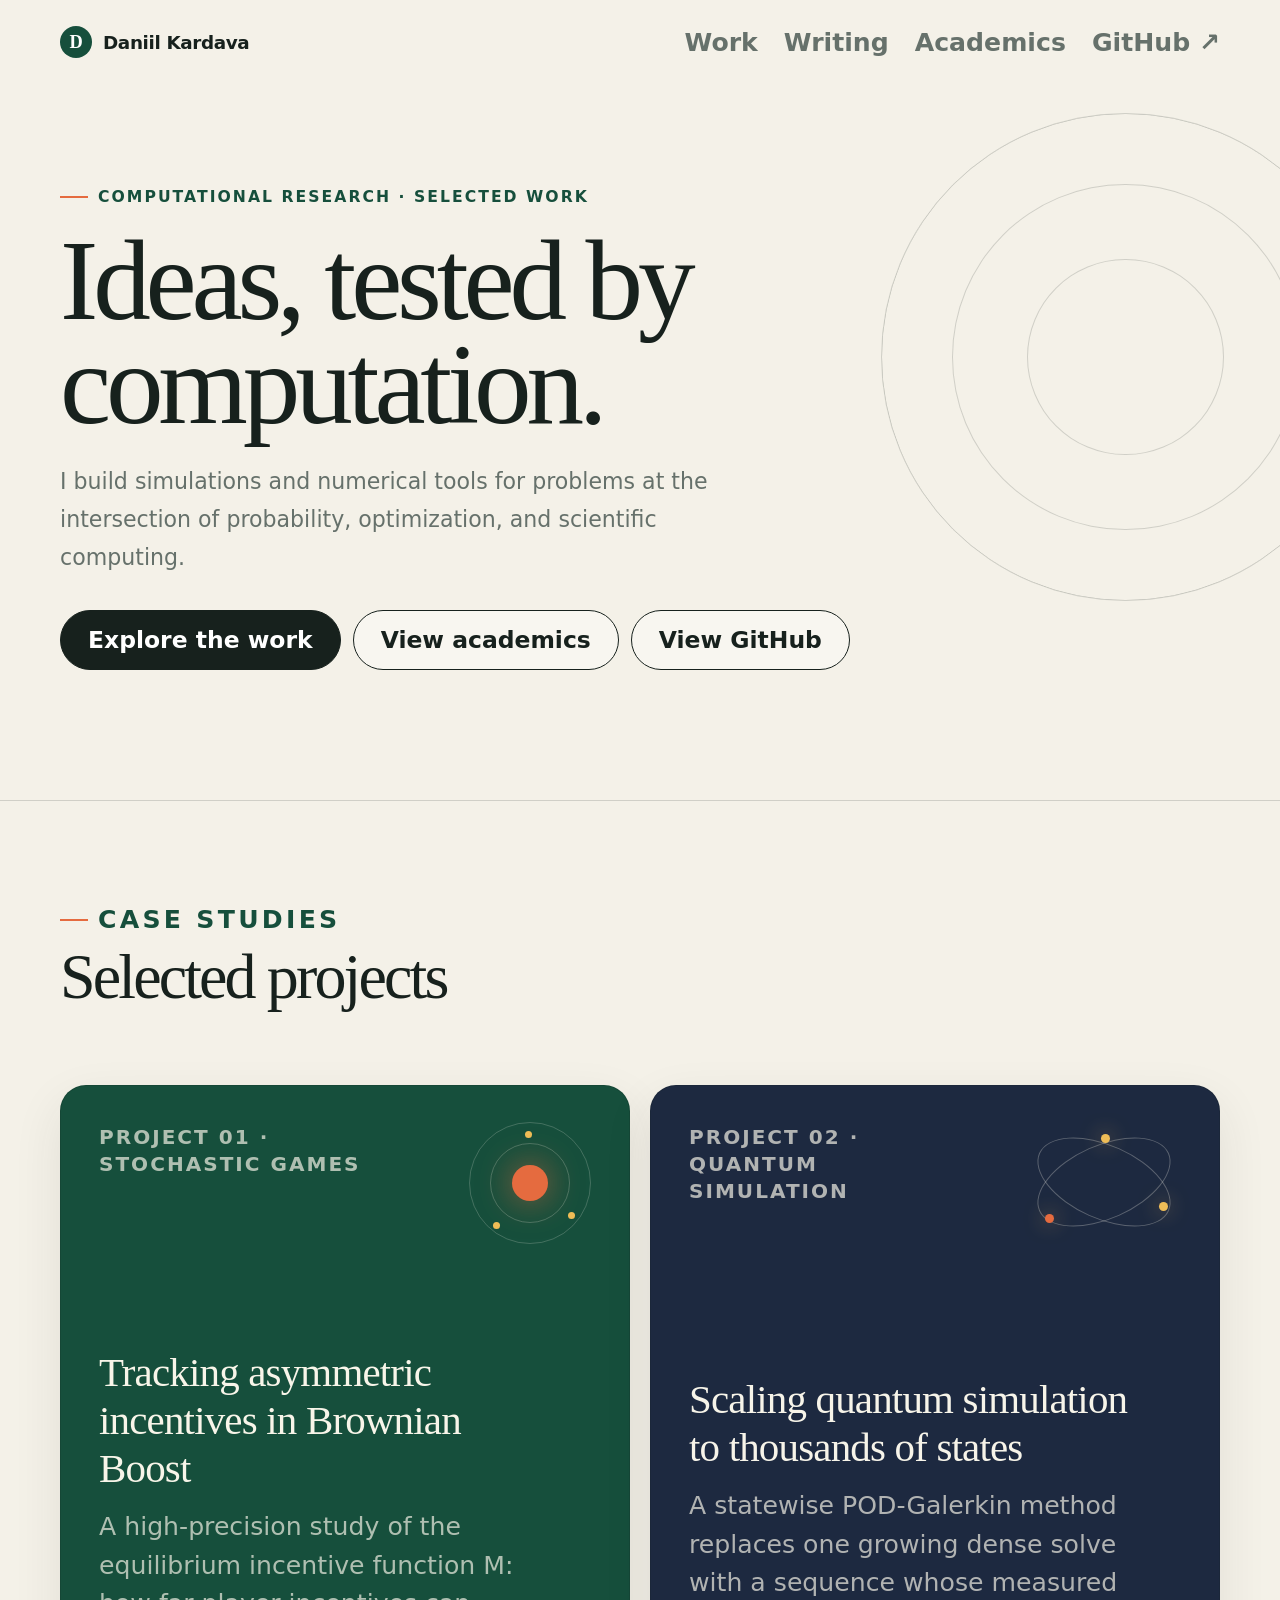
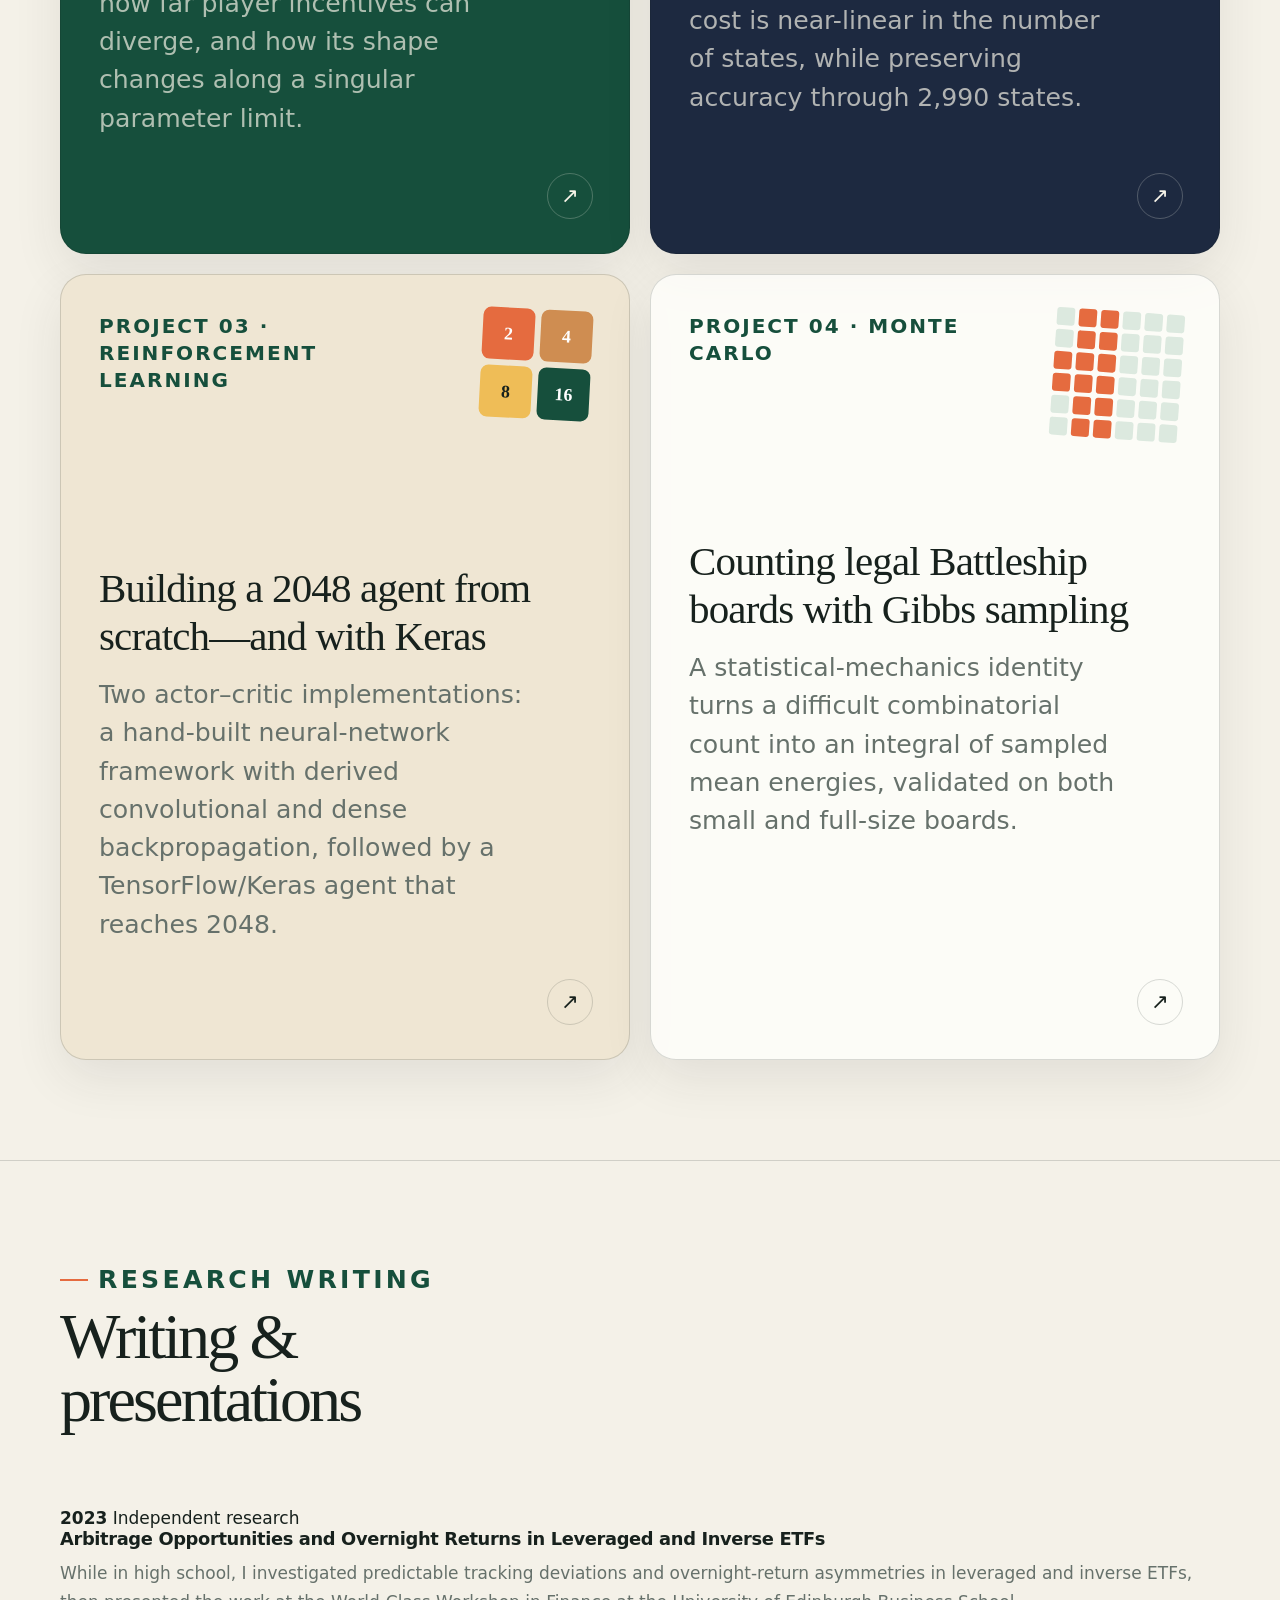
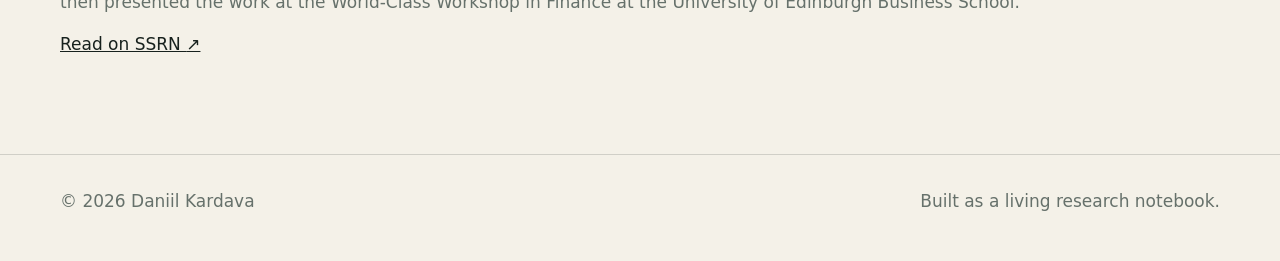
==== commit 207bb5da: "Add writing and presentations section" ====
--- a/index.html
+++ b/index.html
@@ -5,7 +5,7 @@
   <meta name="viewport" content="width=device-width, initial-scale=1">
   <meta name="description" content="Selected computational research and software projects by Daniil Kardava.">
   <title>Daniil Kardava — Computational Projects</title>
-  <link rel="stylesheet" href="assets/styles.css?v=20260810-5">
+  <link rel="stylesheet" href="assets/styles.css?v=20260811-2">
 </head>
 <body>
   <header class="site-header">
@@ -13,6 +13,7 @@
       <a class="brand" href="./"><span class="brand-mark">D</span><span>Daniil Kardava</span></a>
       <div class="nav-links">
         <a href="#work">Work</a>
+        <a href="#writing">Writing</a>
         <a href="academics.html">Academics</a>
         <a href="https://github.com/DaniilKardava">GitHub ↗</a>
       </div>
@@ -84,6 +85,31 @@
         </div>
       </div>
     </section>
+
+    <section class="section" id="writing">
+      <div class="site-shell">
+        <div class="section-heading">
+          <div>
+            <p class="eyebrow">Research writing</p>
+            <h2>Writing &amp; presentations</h2>
+          </div>
+        </div>
+
+        <div class="writing-list">
+          <article class="writing-entry">
+            <div class="writing-meta">
+              <strong>2023</strong>
+              <span>Independent research</span>
+            </div>
+            <div class="writing-content">
+              <h3>Arbitrage Opportunities and Overnight Returns in Leveraged and Inverse ETFs</h3>
+              <p>While in high school, I investigated predictable tracking deviations and overnight-return asymmetries in leveraged and inverse ETFs, then presented the work at the <em>World-Class Workshop in Finance</em> at the University of Edinburgh Business School.</p>
+              <a class="writing-link" href="https://papers.ssrn.com/sol3/papers.cfm?abstract_id=4440540">Read on SSRN <span aria-hidden="true">↗</span></a>
+            </div>
+          </article>
+        </div>
+      </div>
+    </section>
   </main>
 
   <footer class="footer">
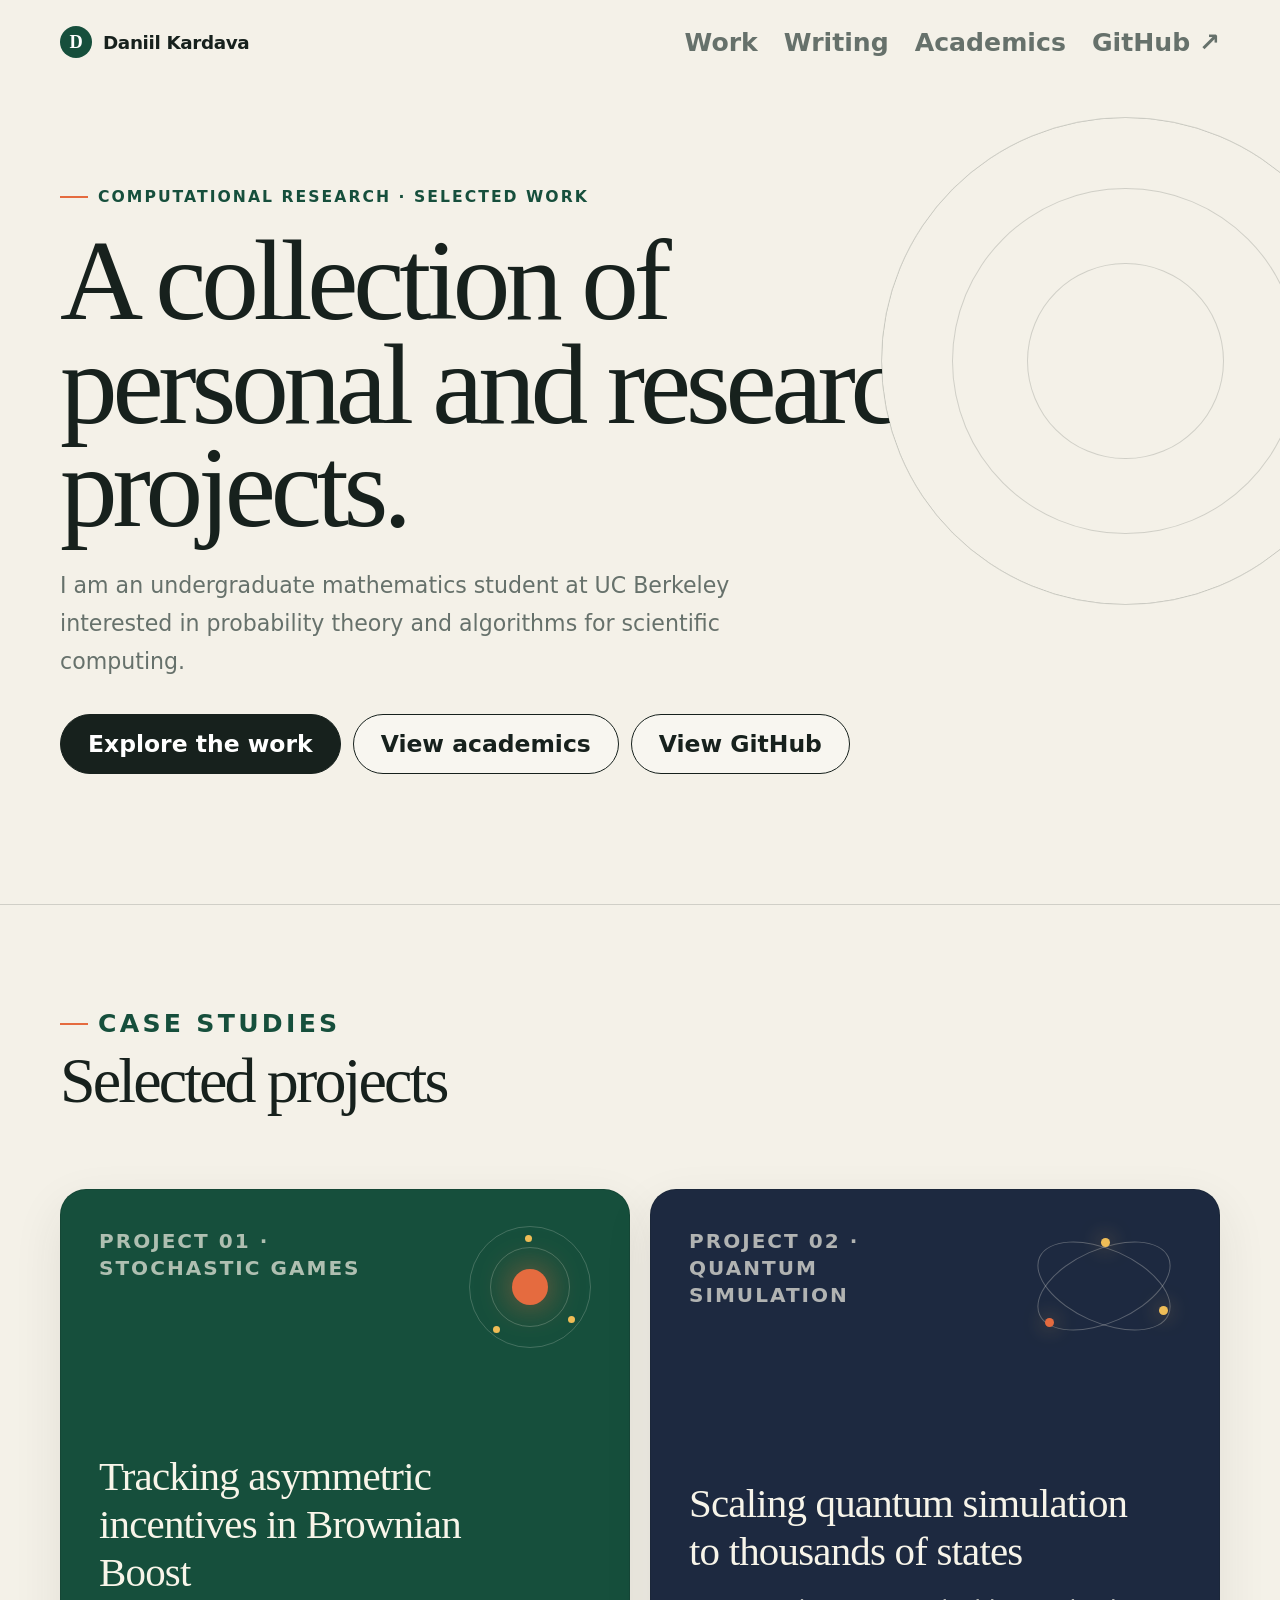
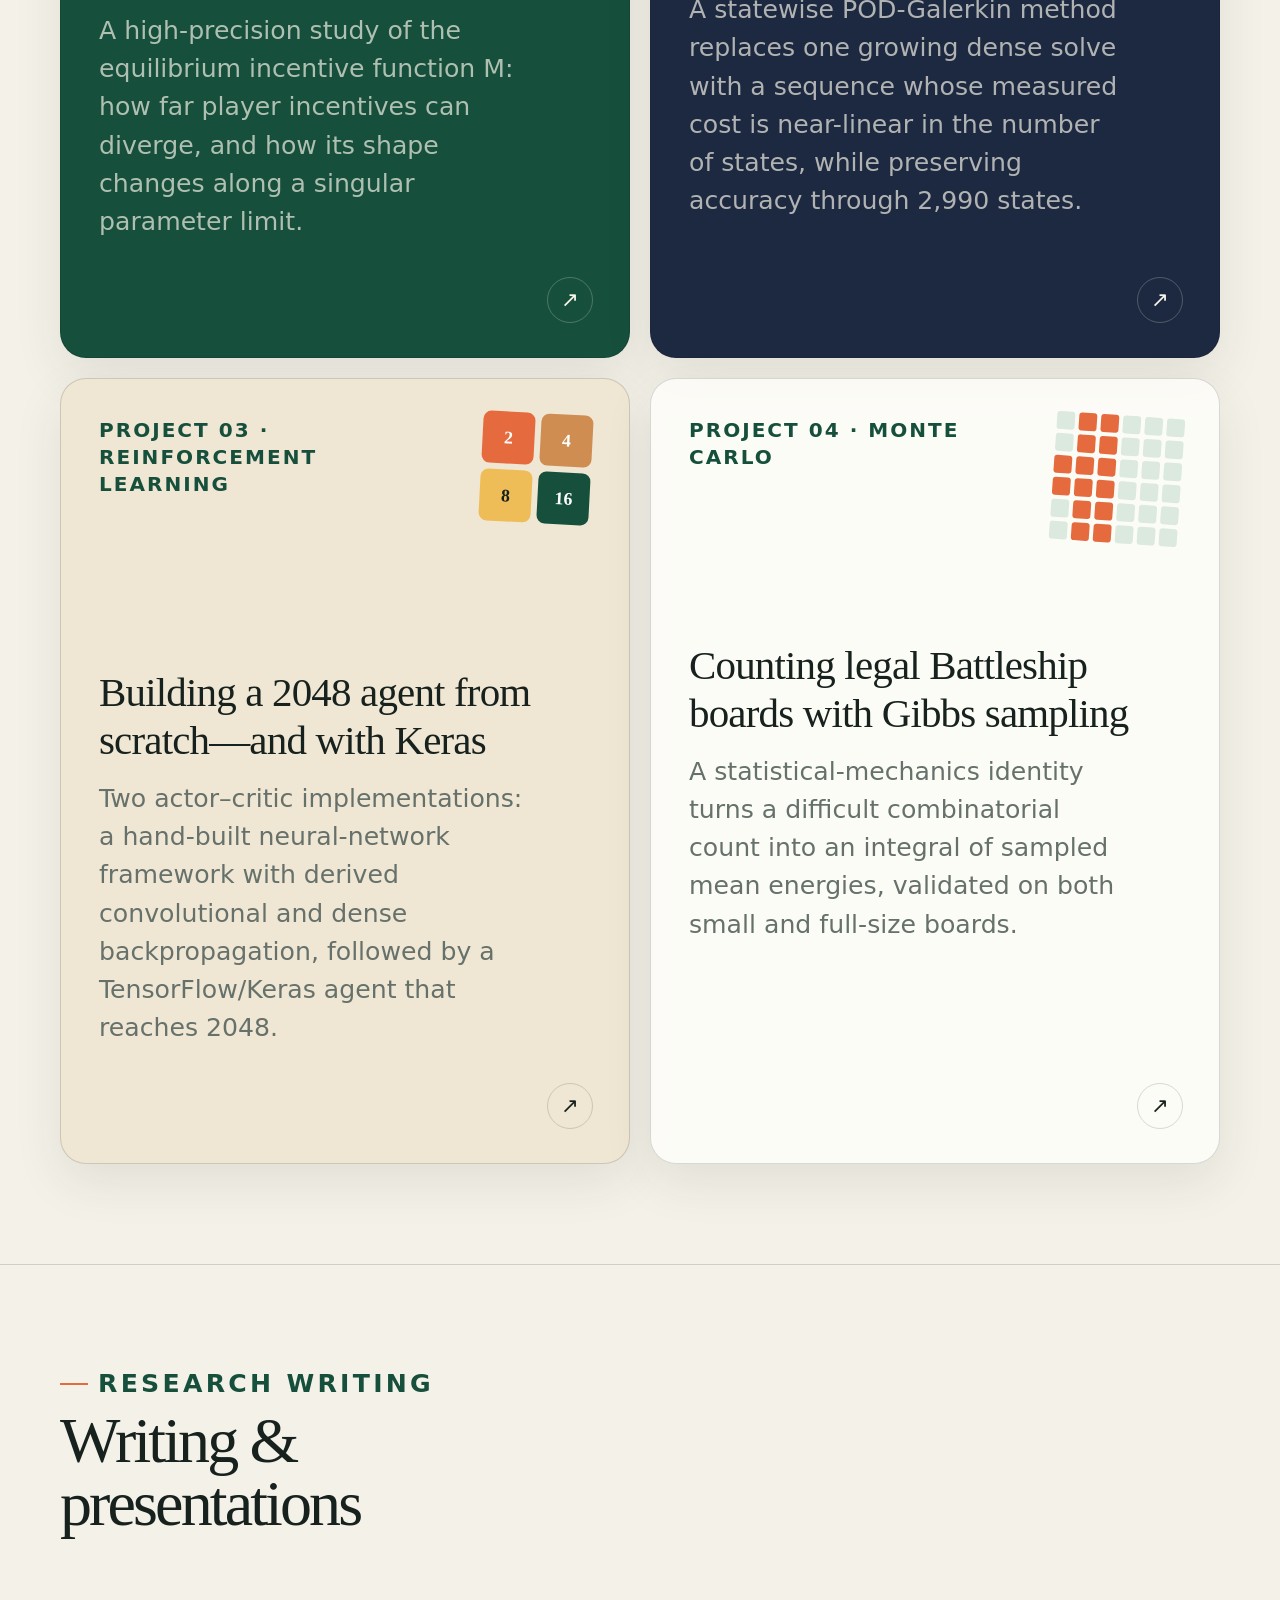
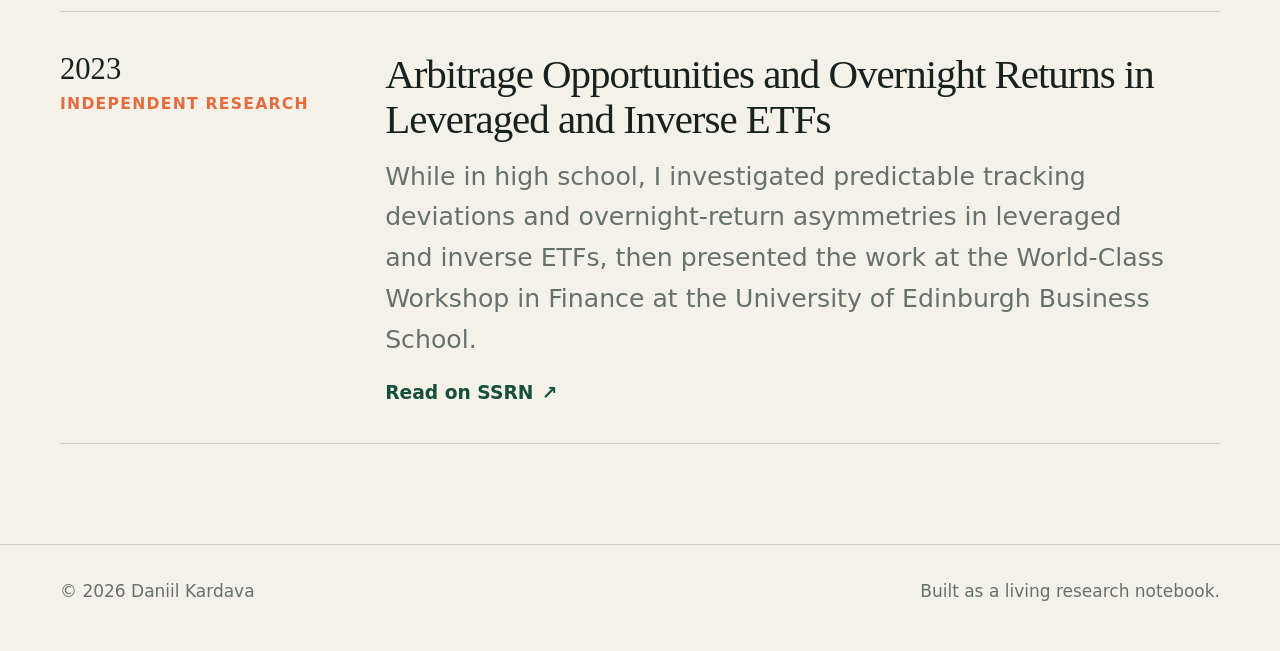
==== commit 52d31f7e: "Update homepage introduction" ====
--- a/index.html
+++ b/index.html
@@ -24,8 +24,8 @@
     <section class="hero">
       <div class="site-shell">
         <p class="eyebrow">Computational research · Selected work</p>
-        <h1>Ideas, tested by computation.</h1>
-        <p class="lede">I build simulations and numerical tools for problems at the intersection of probability, optimization, and scientific computing.</p>
+        <h1>A collection of personal and research projects.</h1>
+        <p class="lede">I am an undergraduate mathematics student at UC Berkeley interested in probability theory and algorithms for scientific computing.</p>
         <div class="hero-actions">
           <a class="button primary" href="#work">Explore the work</a>
           <a class="button secondary" href="academics.html">View academics</a>
--- a/assets/styles.css
+++ b/assets/styles.css
@@ -69,6 +69,15 @@
 .project-card.placeholder { background: transparent; box-shadow: none; border-style: dashed; }
 .project-card.placeholder h3 { margin-top: 190px; color: var(--muted); }
 .project-number { display: block; max-width: calc(100% - 170px); color: var(--green); font-size: var(--type-card-label); line-height: 1.35; font-weight: 800; letter-spacing: .1em; }
+.writing-list { border-top: 1px solid var(--line); }
+.writing-entry { display: grid; grid-template-columns: minmax(170px, .32fr) minmax(0, 1fr); gap: 58px; padding: 40px 0; border-bottom: 1px solid var(--line); }
+.writing-meta { display: flex; flex-direction: column; align-items: flex-start; gap: 7px; }
+.writing-meta strong { font-family: Georgia, serif; font-size: 1.8rem; font-weight: 500; }
+.writing-meta span { color: var(--orange); font-size: var(--type-label); font-weight: 800; letter-spacing: .08em; text-transform: uppercase; }
+.writing-content h3 { max-width: 780px; margin: 0 0 16px; font-family: Georgia, serif; font-size: clamp(1.8rem, 3.2vw, 2.7rem); font-weight: 500; line-height: 1.08; letter-spacing: -.025em; }
+.writing-content p { max-width: 780px; margin: 0; color: var(--muted); font-size: var(--type-supporting); line-height: 1.62; }
+.writing-link { display: inline-flex; gap: 8px; margin-top: 22px; color: var(--green); font-size: var(--type-detail); font-weight: 800; text-decoration: none; }
+.writing-link:hover { text-decoration: underline; }
 .mini-board { position: absolute; top: 36px; right: 38px; display: grid; grid-template-columns: repeat(6, 18px); gap: 4px; transform: rotate(4deg); }
 .mini-board span { width: 18px; height: 18px; border-radius: 3px; background: var(--green-light); }
 .mini-board span:nth-child(6n + 2), .mini-board span:nth-child(6n + 3), .mini-board span:nth-child(13), .mini-board span:nth-child(19) { background: var(--orange); }
@@ -388,6 +397,8 @@
   .section-heading, .split { grid-template-columns: 1fr; gap: 24px; }
   .numerical-heading .body-copy { padding-top: 0; }
   .project-grid, .roadmap, .track-grid, .theory-placeholder, .rl-results, .pod-evidence-grid { grid-template-columns: 1fr; }
+  .writing-entry { grid-template-columns: 1fr; gap: 20px; }
+  .writing-meta { flex-direction: row; align-items: baseline; gap: 14px; }
   .rl-card, .pod-card { grid-column: auto; }
   .theory-placeholder { gap: 18px; padding: 28px; }
   .project-card { min-height: 600px; padding: 28px 76px 86px 28px; }
